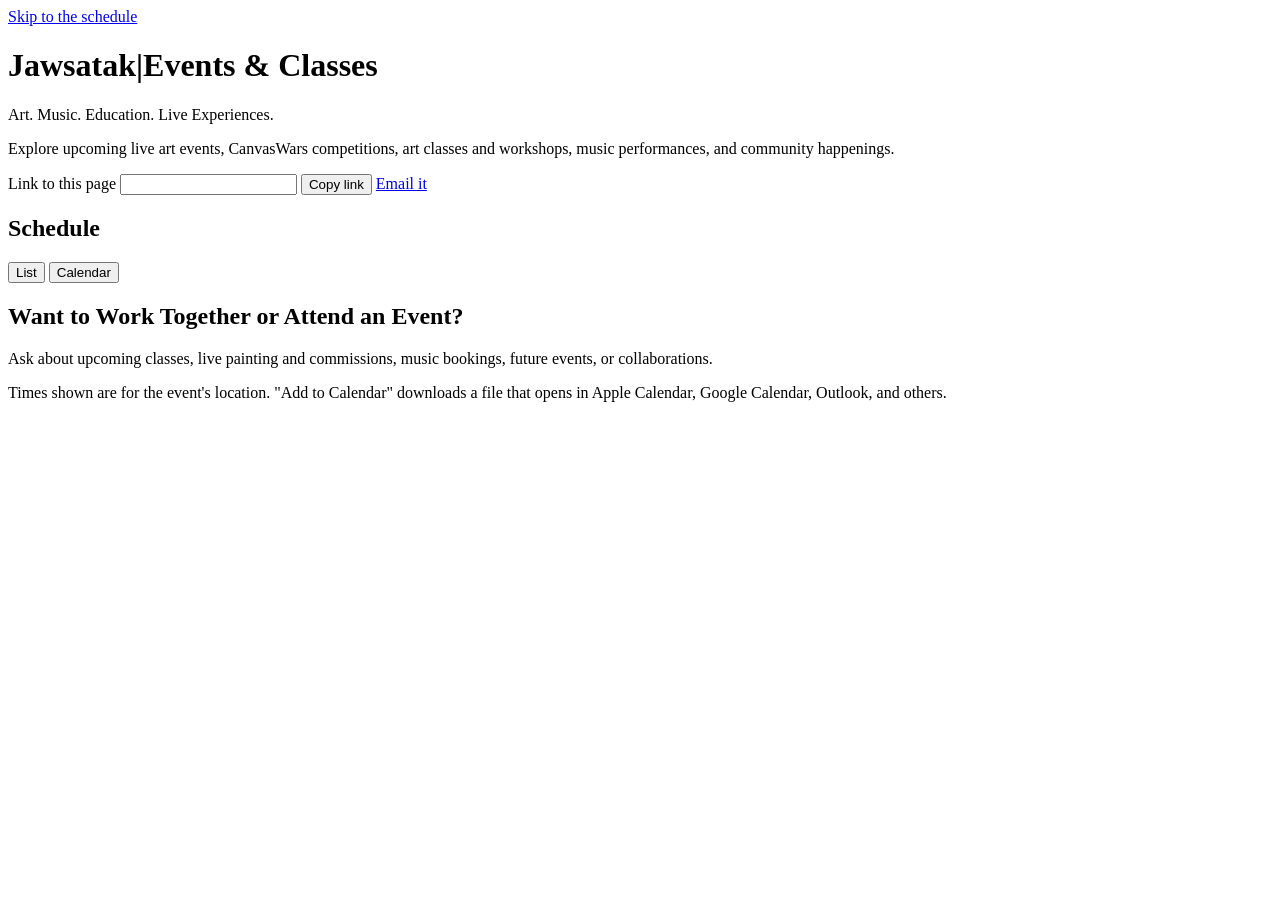
==== index.html @ a25a4af0 "Add files via upload" ====
<!doctype html>
<html lang="en">
<head>
  <meta charset="utf-8">
  <meta name="viewport" content="width=device-width, initial-scale=1">
  <title>Jawsatak | Events &amp; Classes</title>
  <meta name="description" content="Upcoming live art events, CanvasWars competitions, art classes and workshops, and JawsAtak47 music shows. Art. Music. Education. Live Experiences.">
  <meta name="robots" content="index, follow">
  <meta name="theme-color" content="#0e0e10">

  <!-- Social sharing (text messages, Facebook, LinkedIn, etc.) -->
  <meta property="og:type" content="website">
  <meta property="og:title" content="Jawsatak | Events &amp; Classes">
  <meta property="og:description" content="Upcoming live art, CanvasWars competitions, classes, and music. Art. Music. Education. Live Experiences.">
  <meta name="twitter:card" content="summary">
  <meta name="twitter:title" content="Jawsatak | Events &amp; Classes">
  <meta name="twitter:description" content="Upcoming live art, CanvasWars competitions, classes, and music.">
  <!-- TO GET A BIG PREVIEW IMAGE WHEN SHARED: upload a 1200x630 image to assets/ and uncomment the next
       line, replacing the address with your real one (it must be the full https:// address).
       Also change twitter:card above to "summary_large_image".
  <meta property="og:image" content="https://YOUR-DOMAIN/assets/share-image.jpg">
  -->

  <!-- Favicon placeholder (a simple "J"). To use your own: save a PNG as assets/favicon.png
       and replace this line with:  <link rel="icon" href="assets/favicon.png">  -->
  <link rel="icon" href="data:image/svg+xml,%3Csvg xmlns='http://www.w3.org/2000/svg' viewBox='0 0 64 64'%3E%3Crect width='64' height='64' fill='%230e0e10'/%3E%3Ctext x='32' y='49' font-size='46' font-weight='900' text-anchor='middle' fill='%23c6ff3d' font-family='Impact,Arial Black,sans-serif'%3EJ%3C/text%3E%3C/svg%3E">

  <link rel="stylesheet" href="styles.css">
</head>
<body>
  <a class="skip" href="#schedule">Skip to the schedule</a>

  <div id="previewBanner" class="banner banner--preview" role="status" hidden>
    Previewing your unpublished draft from the editor. Visitors do not see this version.
  </div>

  <header class="hero">
    <div class="hazard" aria-hidden="true"></div>
    <div class="wrap">
      <h1 class="wordmark">
        <span class="wm-name">Jawsatak</span><span class="wm-pipe" aria-hidden="true">|</span><span class="wm-sub">Events &amp; Classes</span>
      </h1>
      <p class="tagline" id="tagline">Art. Music. Education. Live Experiences.</p>
      <p class="intro" id="intro">Explore upcoming live art events, CanvasWars competitions, art classes and workshops, music performances, and community happenings.</p>

      <ul class="social" id="socialLinks" aria-label="Links" hidden></ul>

      <div class="share" role="group" aria-label="Share this page">
        <label for="pageUrl" class="sr-only">Link to this page</label>
        <input id="pageUrl" class="share__url" type="text" readonly value="" spellcheck="false">
        <button type="button" id="copyLink" class="btn btn--outline btn--sm">Copy link</button>
        <button type="button" id="shareBtn" class="btn btn--outline btn--sm" hidden>Share</button>
        <a id="emailShare" class="btn btn--outline btn--sm" href="mailto:">Email it</a>
        <span id="shareMsg" class="share__msg" role="status" aria-live="polite"></span>
      </div>
    </div>
  </header>

  <main id="main">
    <div class="wrap">

      <div id="sampleBanner" class="banner banner--sample" role="note" hidden>
        <strong>Sample data.</strong> The events below are examples that show how the page works.
        Replace them in <code>events.js</code> and this notice disappears.
      </div>

      <section id="featured" class="featured" aria-labelledby="featuredLabel" hidden></section>

      <section id="schedule" class="schedule" aria-labelledby="scheduleHeading">
        <h2 id="scheduleHeading" class="section-h">Schedule</h2>

        <div class="controls" id="controls">
          <div class="chips" id="chips" role="group" aria-label="Filter by category"></div>
          <div class="viewtoggle" role="group" aria-label="Choose a view">
            <button type="button" class="vbtn" data-view="list" aria-pressed="true">List</button>
            <button type="button" class="vbtn" data-view="calendar" aria-pressed="false">Calendar</button>
          </div>
        </div>

        <p id="resultsStatus" class="sr-only" role="status" aria-live="polite"></p>

        <noscript>
          <p class="empty">This schedule needs JavaScript to display. Please enable it, or contact us for the current dates.</p>
        </noscript>

        <div id="listView">
          <div id="upcomingList"></div>
          <section id="pastSection" class="past" aria-label="Past events" hidden>
            <button type="button" id="togglePast" class="btn btn--outline" aria-expanded="false" aria-controls="pastList"></button>
            <div id="pastList" hidden></div>
          </section>
        </div>

        <div id="calView" hidden></div>
      </section>

      <section id="contact" class="contact" aria-labelledby="contactHeading">
        <h2 id="contactHeading" class="contact__h">Want to Work Together or Attend an Event?</h2>
        <p class="contact__lead">Ask about upcoming classes, live painting and commissions, music bookings, future events, or collaborations.</p>
        <div id="contactBody"></div>
      </section>

    </div>
  </main>

  <footer class="foot">
    <div class="wrap">
      <p id="tzNote"></p>
      <p>Times shown are for the event's location. "Add to Calendar" downloads a file that opens in Apple Calendar, Google Calendar, Outlook, and others.</p>
      <p id="copyright"></p>
    </div>
  </footer>

  <script src="config.js"></script>
  <script src="events.js"></script>
  <script src="app.js"></script>
</body>
</html>
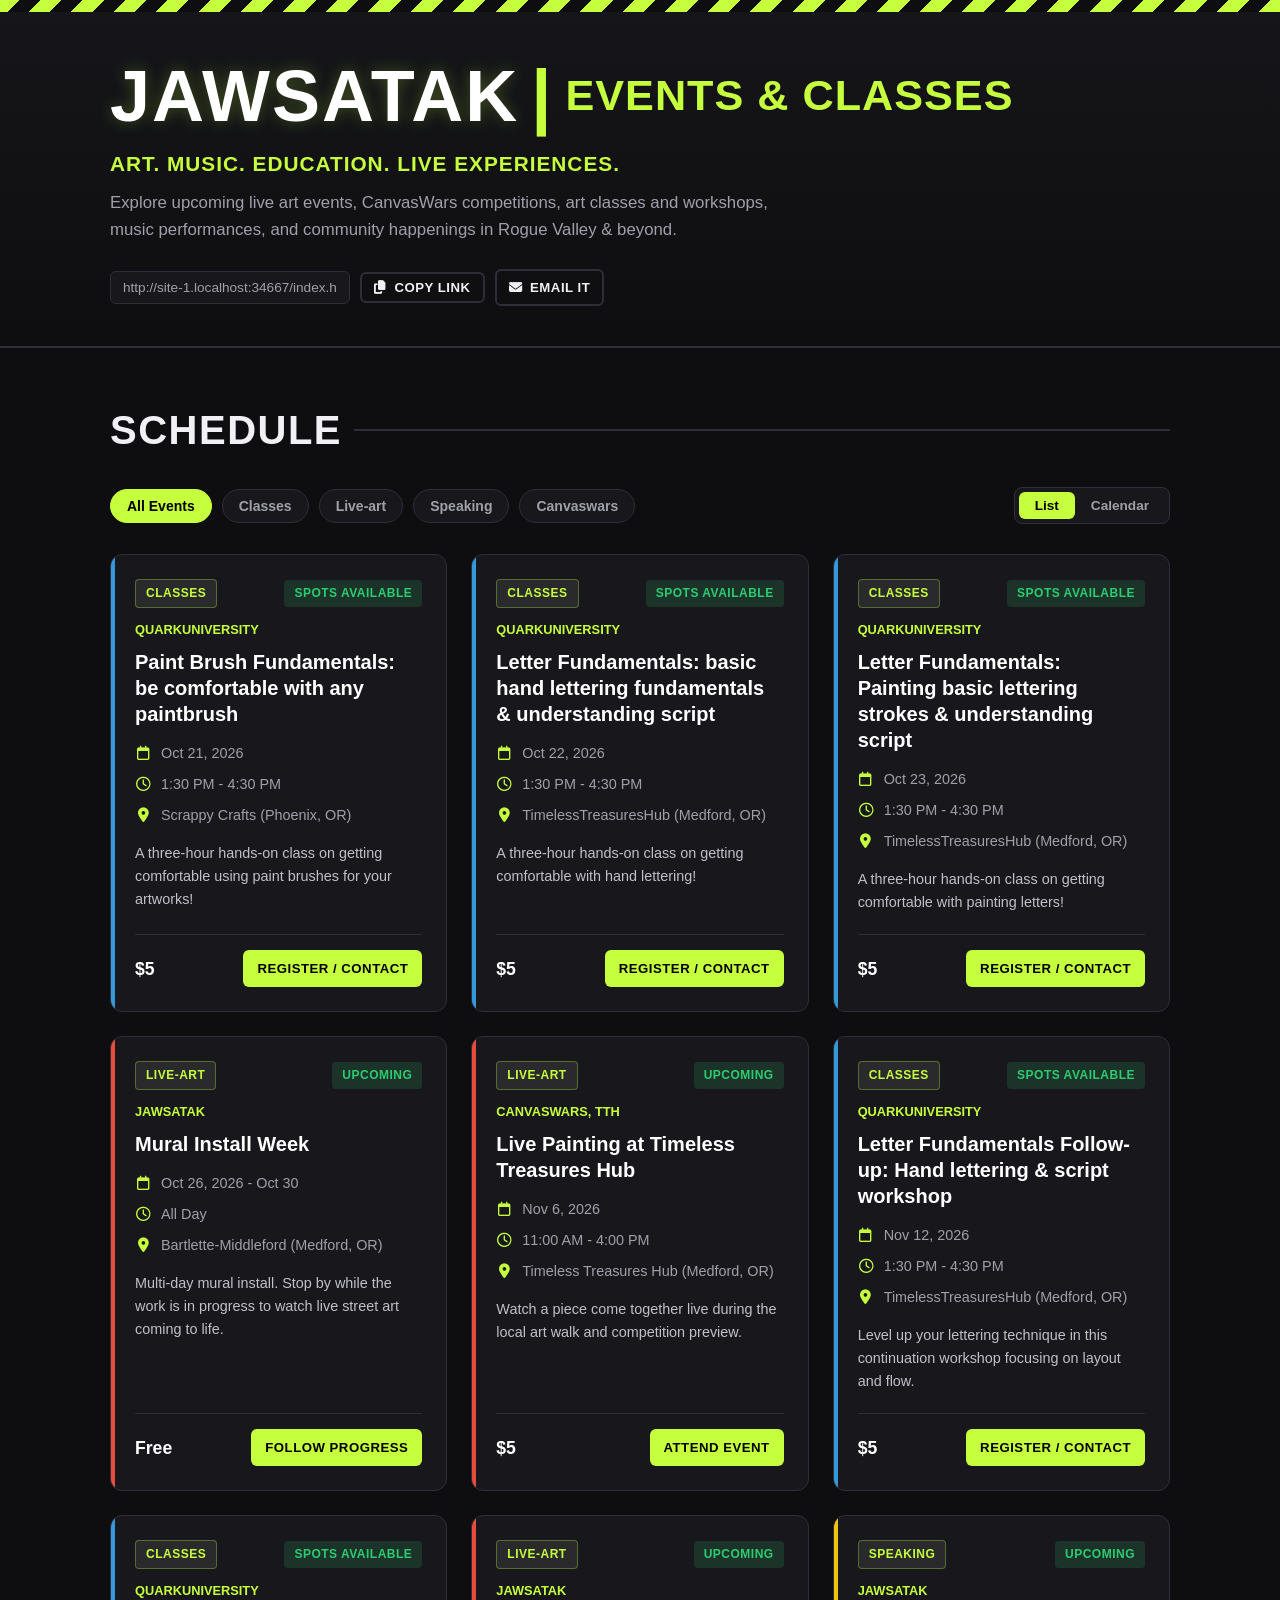
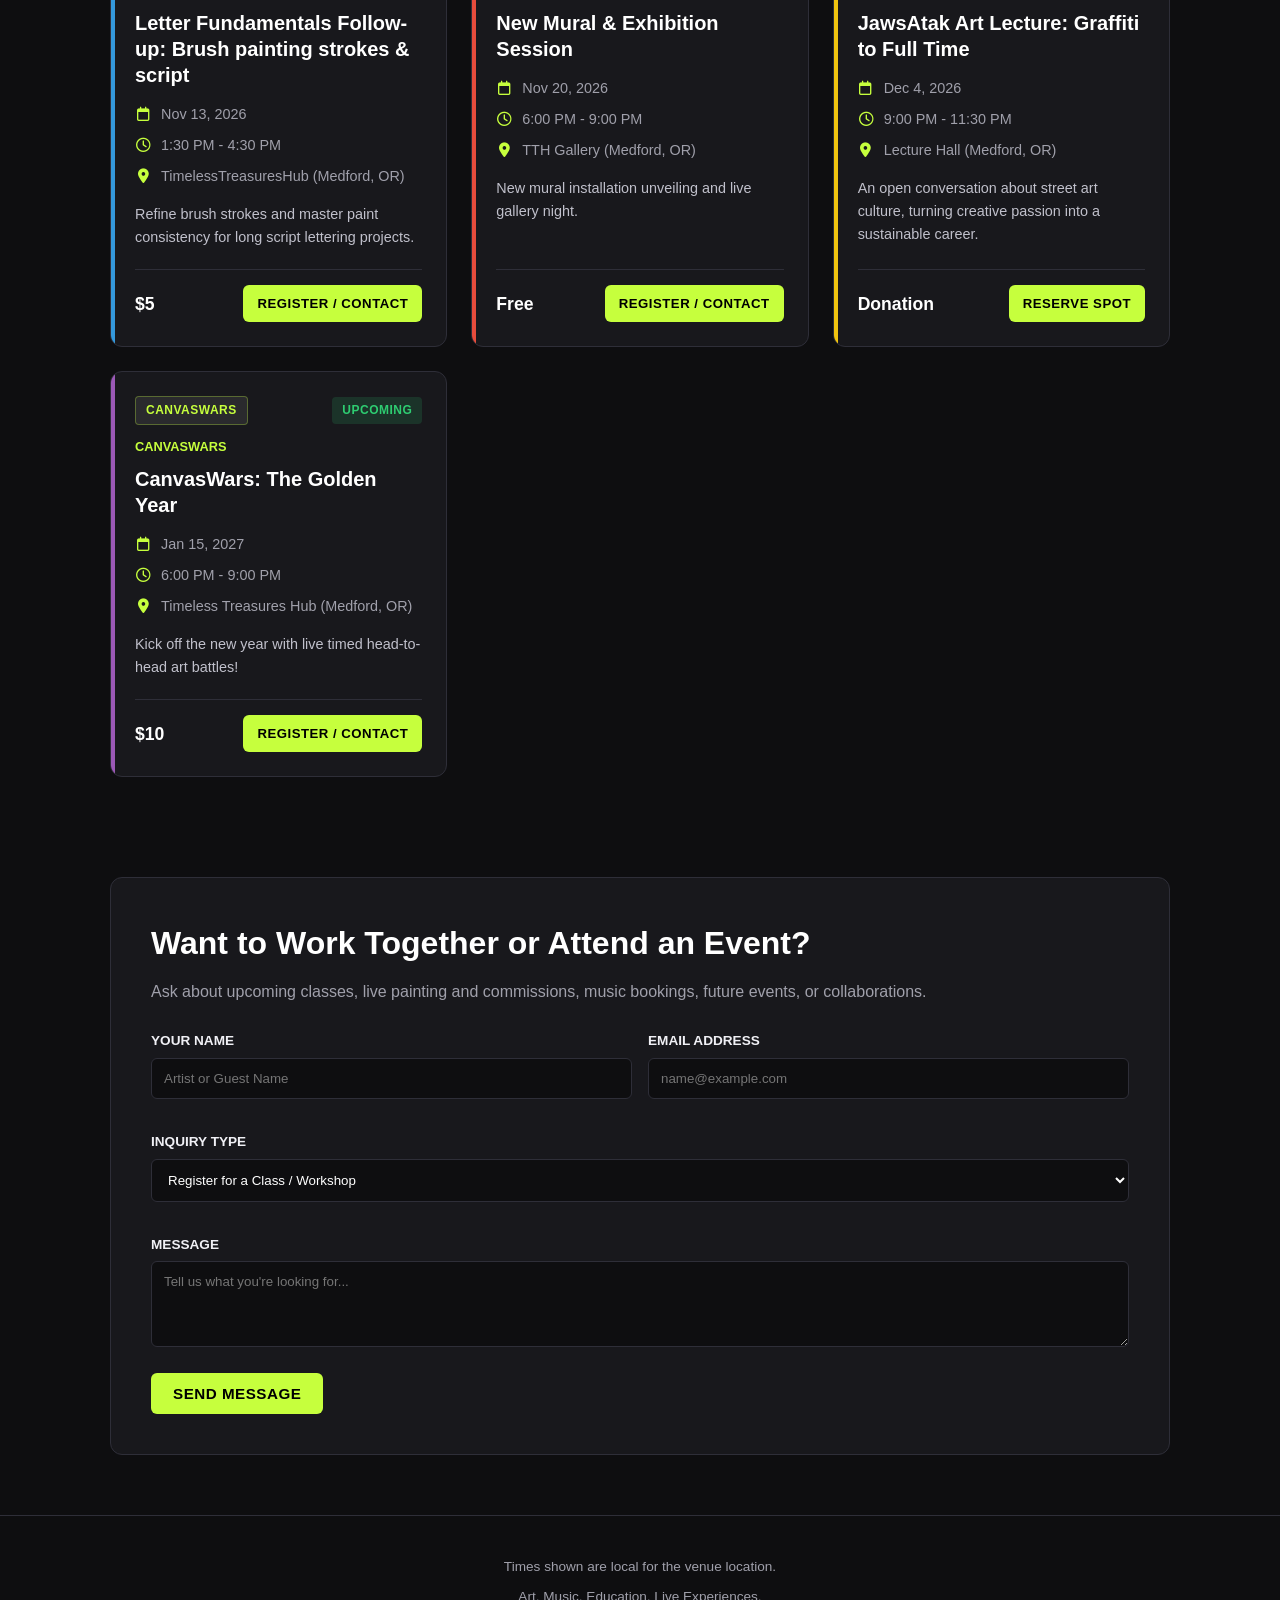
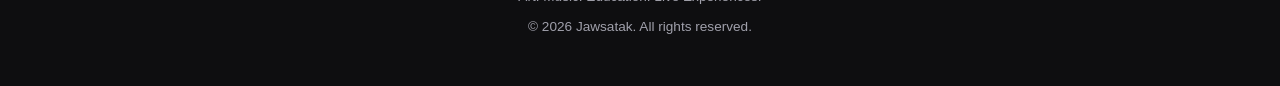
==== commit 7aa8183b: "Rename jawsatak_events_classes.html to index.html" ====
--- a/index.html
+++ b/index.html
@@ -2,38 +2,572 @@
 <html lang="en">
 <head>
   <meta charset="utf-8">
-  <meta name="viewport" content="width=device-width, initial-scale=1">
+  <meta name="viewport" content="width=device-width, initial-scale=1.0">
   <title>Jawsatak | Events &amp; Classes</title>
-  <meta name="description" content="Upcoming live art events, CanvasWars competitions, art classes and workshops, and JawsAtak47 music shows. Art. Music. Education. Live Experiences.">
+  <meta name="description" content="Upcoming live art events, CanvasWars competitions, art classes and workshops, and JawsAtak music shows. Art. Music. Education. Live Experiences.">
   <meta name="robots" content="index, follow">
   <meta name="theme-color" content="#0e0e10">
 
-  <!-- Social sharing (text messages, Facebook, LinkedIn, etc.) -->
+  <!-- Open Graph / Social Sharing -->
   <meta property="og:type" content="website">
   <meta property="og:title" content="Jawsatak | Events &amp; Classes">
   <meta property="og:description" content="Upcoming live art, CanvasWars competitions, classes, and music. Art. Music. Education. Live Experiences.">
   <meta name="twitter:card" content="summary">
   <meta name="twitter:title" content="Jawsatak | Events &amp; Classes">
   <meta name="twitter:description" content="Upcoming live art, CanvasWars competitions, classes, and music.">
-  <!-- TO GET A BIG PREVIEW IMAGE WHEN SHARED: upload a 1200x630 image to assets/ and uncomment the next
-       line, replacing the address with your real one (it must be the full https:// address).
-       Also change twitter:card above to "summary_large_image".
-  <meta property="og:image" content="https://YOUR-DOMAIN/assets/share-image.jpg">
-  -->
-
-  <!-- Favicon placeholder (a simple "J"). To use your own: save a PNG as assets/favicon.png
-       and replace this line with:  <link rel="icon" href="assets/favicon.png">  -->
+
+  <!-- Favicon SVG -->
   <link rel="icon" href="data:image/svg+xml,%3Csvg xmlns='http://www.w3.org/2000/svg' viewBox='0 0 64 64'%3E%3Crect width='64' height='64' fill='%230e0e10'/%3E%3Ctext x='32' y='49' font-size='46' font-weight='900' text-anchor='middle' fill='%23c6ff3d' font-family='Impact,Arial Black,sans-serif'%3EJ%3C/text%3E%3C/svg%3E">
 
-  <link rel="stylesheet" href="styles.css">
+  <!-- Font Awesome Icons -->
+  <link rel="stylesheet" href="https://cdnjs.cloudflare.com/ajax/libs/font-awesome/6.4.0/css/all.min.css">
+
+  <style>
+    :root {
+      --bg-dark: #0e0e10;
+      --bg-card: #18181c;
+      --bg-card-hover: #222228;
+      --accent-neon: #c6ff3d;
+      --accent-neon-glow: rgba(198, 255, 61, 0.25);
+      --text-main: #f0f0f5;
+      --text-muted: #a0a0ab;
+      --border-color: #2e2e38;
+      --hazard-yellow: #f39c12;
+      --font-heading: 'Impact', 'Arial Black', sans-serif;
+      --font-body: -apple-system, BlinkMacSystemFont, "Segoe UI", Roboto, Helvetica, Arial, sans-serif;
+    }
+
+    * {
+      box-sizing: border-box;
+      margin: 0;
+      padding: 0;
+    }
+
+    body {
+      background-color: var(--bg-dark);
+      color: var(--text-main);
+      font-family: var(--font-body);
+      line-height: 1.6;
+      min-height: 100vh;
+    }
+
+    /* Accessibility Skip Link */
+    .skip {
+      position: absolute;
+      top: -100px;
+      left: 10px;
+      background: var(--accent-neon);
+      color: #000;
+      padding: 8px 16px;
+      font-weight: bold;
+      z-index: 9999;
+      text-decoration: none;
+      border-radius: 4px;
+      transition: top 0.2s;
+    }
+    .skip:focus {
+      top: 10px;
+    }
+
+    .wrap {
+      max-width: 1100px;
+      margin: 0 auto;
+      padding: 0 20px;
+    }
+
+    .hero {
+      position: relative;
+      padding: 60px 0 40px;
+      background: linear-gradient(180deg, #16161a 0%, #0e0e10 100%);
+      border-bottom: 2px solid var(--border-color);
+      overflow: hidden;
+    }
+
+    .hazard {
+      height: 12px;
+      width: 100%;
+      background: repeating-linear-gradient(
+        -45deg,
+        var(--accent-neon),
+        var(--accent-neon) 15px,
+        #0e0e10 15px,
+        #0e0e10 30px
+      );
+      position: absolute;
+      top: 0;
+      left: 0;
+    }
+
+    .wordmark {
+      font-family: var(--font-heading);
+      font-size: clamp(2.5rem, 6vw, 4.5rem);
+      letter-spacing: 2px;
+      text-transform: uppercase;
+      line-height: 1;
+      margin-bottom: 15px;
+      display: flex;
+      align-items: center;
+      flex-wrap: wrap;
+      gap: 12px;
+    }
+
+    .wm-name {
+      color: #fff;
+      text-shadow: 0 0 15px var(--accent-neon-glow);
+    }
+
+    .wm-pipe {
+      color: var(--accent-neon);
+    }
+
+    .wm-sub {
+      color: var(--accent-neon);
+      font-size: 0.6em;
+      letter-spacing: 1px;
+    }
+
+    .tagline {
+      font-size: 1.3rem;
+      font-weight: 700;
+      color: var(--accent-neon);
+      margin-bottom: 10px;
+      text-transform: uppercase;
+      letter-spacing: 1px;
+    }
+
+    .intro {
+      max-width: 700px;
+      color: var(--text-muted);
+      font-size: 1.05rem;
+      margin-bottom: 25px;
+    }
+
+    /* Share Bar */
+    .share {
+      display: flex;
+      flex-wrap: wrap;
+      align-items: center;
+      gap: 10px;
+      margin-top: 20px;
+    }
+
+    .share__url {
+      background: var(--bg-card);
+      border: 1px solid var(--border-color);
+      color: var(--text-muted);
+      padding: 8px 12px;
+      border-radius: 6px;
+      font-size: 0.85rem;
+      width: 240px;
+      outline: none;
+    }
+
+    .share__msg {
+      font-size: 0.85rem;
+      color: var(--accent-neon);
+      font-weight: bold;
+    }
+
+    /* Buttons */
+    .btn {
+      display: inline-flex;
+      align-items: center;
+      justify-content: center;
+      gap: 8px;
+      padding: 10px 20px;
+      border-radius: 6px;
+      font-weight: 700;
+      text-decoration: none;
+      cursor: pointer;
+      transition: all 0.2s ease;
+      border: 2px solid transparent;
+      font-size: 0.95rem;
+      text-transform: uppercase;
+      letter-spacing: 0.5px;
+    }
+
+    .btn--primary {
+      background: var(--accent-neon);
+      color: #000;
+    }
+    .btn--primary:hover {
+      background: #b2f520;
+      box-shadow: 0 0 15px var(--accent-neon-glow);
+      transform: translateY(-2px);
+    }
+
+    .btn--outline {
+      background: transparent;
+      border-color: var(--border-color);
+      color: var(--text-main);
+    }
+    .btn--outline:hover {
+      border-color: var(--accent-neon);
+      color: var(--accent-neon);
+    }
+
+    .btn--sm {
+      padding: 6px 12px;
+      font-size: 0.825rem;
+    }
+
+    .schedule {
+      padding: 50px 0;
+    }
+
+    .section-h {
+      font-family: var(--font-heading);
+      font-size: 2.5rem;
+      letter-spacing: 1.5px;
+      text-transform: uppercase;
+      margin-bottom: 25px;
+      display: flex;
+      align-items: center;
+      gap: 12px;
+    }
+    .section-h::after {
+      content: '';
+      flex: 1;
+      height: 2px;
+      background: var(--border-color);
+    }
+
+    .controls {
+      display: flex;
+      flex-wrap: wrap;
+      justify-content: space-between;
+      align-items: center;
+      gap: 20px;
+      margin-bottom: 30px;
+    }
+
+    .chips {
+      display: flex;
+      flex-wrap: wrap;
+      gap: 10px;
+    }
+
+    .chip {
+      background: var(--bg-card);
+      border: 1px solid var(--border-color);
+      color: var(--text-muted);
+      padding: 8px 16px;
+      border-radius: 20px;
+      font-size: 0.875rem;
+      font-weight: 600;
+      cursor: pointer;
+      transition: all 0.2s;
+    }
+    .chip:hover, .chip.active {
+      background: var(--accent-neon);
+      color: #000;
+      border-color: var(--accent-neon);
+    }
+
+    .viewtoggle {
+      display: flex;
+      background: var(--bg-card);
+      border: 1px solid var(--border-color);
+      border-radius: 8px;
+      padding: 4px;
+    }
+
+    .vbtn {
+      background: transparent;
+      border: none;
+      color: var(--text-muted);
+      padding: 6px 16px;
+      border-radius: 6px;
+      font-weight: 700;
+      cursor: pointer;
+      font-size: 0.85rem;
+      transition: all 0.2s;
+    }
+    .vbtn[aria-pressed="true"] {
+      background: var(--accent-neon);
+      color: #000;
+    }
+
+    .event-grid {
+      display: grid;
+      grid-template-columns: repeat(auto-fill, minmax(320px, 1fr));
+      gap: 24px;
+    }
+
+    .event-card {
+      background: var(--bg-card);
+      border: 1px solid var(--border-color);
+      border-radius: 12px;
+      padding: 24px;
+      display: flex;
+      flex-direction: column;
+      justify-content: space-between;
+      transition: transform 0.2s, border-color 0.2s, box-shadow 0.2s;
+      position: relative;
+      overflow: hidden;
+    }
+    .event-card:hover {
+      transform: translateY(-4px);
+      border-color: rgba(198, 255, 61, 0.4);
+      box-shadow: 0 8px 25px rgba(0,0,0,0.5);
+    }
+
+    .event-card::before {
+      content: '';
+      position: absolute;
+      top: 0;
+      left: 0;
+      width: 4px;
+      height: 100%;
+      background: var(--border-color);
+    }
+    .event-card[data-category*="classes"]::before { background: #3498db; }
+    .event-card[data-category*="live-art"]::before { background: #e74c3c; }
+    .event-card[data-category*="canvaswars"]::before { background: #9b59b6; }
+    .event-card[data-category*="speaking"]::before { background: #f1c40f; }
+
+    .card-meta {
+      display: flex;
+      justify-content: space-between;
+      align-items: center;
+      margin-bottom: 12px;
+    }
+
+    .badge {
+      font-size: 0.75rem;
+      font-weight: 800;
+      text-transform: uppercase;
+      padding: 4px 10px;
+      border-radius: 4px;
+      letter-spacing: 0.5px;
+    }
+    .badge--cat {
+      background: rgba(255, 255, 255, 0.08);
+      color: var(--accent-neon);
+      border: 1px solid rgba(198, 255, 61, 0.3);
+    }
+    .badge--status {
+      background: rgba(46, 204, 113, 0.15);
+      color: #2ecc71;
+    }
+
+    .card-title {
+      font-size: 1.25rem;
+      font-weight: 800;
+      line-height: 1.3;
+      margin-bottom: 12px;
+      color: #fff;
+    }
+
+    .card-brand {
+      font-size: 0.8rem;
+      color: var(--accent-neon);
+      font-weight: 700;
+      text-transform: uppercase;
+      margin-bottom: 8px;
+    }
+
+    .info-list {
+      list-style: none;
+      margin: 15px 0;
+      font-size: 0.9rem;
+      color: var(--text-muted);
+    }
+
+    .info-list li {
+      display: flex;
+      align-items: center;
+      gap: 10px;
+      margin-bottom: 8px;
+    }
+
+    .info-list i {
+      color: var(--accent-neon);
+      width: 16px;
+      text-align: center;
+    }
+
+    .card-desc {
+      font-size: 0.9rem;
+      color: #c0c0cb;
+      margin-bottom: 20px;
+      flex-grow: 1;
+    }
+
+    .card-footer {
+      display: flex;
+      justify-content: space-between;
+      align-items: center;
+      padding-top: 15px;
+      border-top: 1px solid var(--border-color);
+      margin-top: auto;
+    }
+
+    .card-price {
+      font-size: 1.1rem;
+      font-weight: 800;
+      color: #fff;
+    }
+
+    .calendar-container {
+      background: var(--bg-card);
+      border: 1px solid var(--border-color);
+      border-radius: 12px;
+      padding: 20px;
+      overflow-x: auto;
+    }
+
+    .cal-header {
+      display: flex;
+      justify-content: space-between;
+      align-items: center;
+      margin-bottom: 20px;
+    }
+
+    .cal-grid {
+      display: grid;
+      grid-template-columns: repeat(7, 1fr);
+      gap: 8px;
+      min-width: 600px;
+    }
+
+    .cal-day-label {
+      text-align: center;
+      font-weight: bold;
+      color: var(--accent-neon);
+      padding: 8px 0;
+      font-size: 0.85rem;
+      text-transform: uppercase;
+    }
+
+    .cal-cell {
+      background: #101014;
+      border: 1px solid var(--border-color);
+      border-radius: 6px;
+      min-height: 90px;
+      padding: 8px;
+      display: flex;
+      flex-direction: column;
+      gap: 4px;
+    }
+
+    .cal-date {
+      font-size: 0.8rem;
+      color: var(--text-muted);
+      font-weight: 700;
+    }
+
+    .cal-item {
+      background: var(--accent-neon);
+      color: #000;
+      font-size: 0.725rem;
+      font-weight: 800;
+      padding: 3px 6px;
+      border-radius: 3px;
+      text-decoration: none;
+      white-space: nowrap;
+      overflow: hidden;
+      text-overflow: ellipsis;
+      cursor: pointer;
+    }
+
+    /* Contact Section */
+    .contact {
+      background: var(--bg-card);
+      border: 1px solid var(--border-color);
+      border-radius: 12px;
+      padding: 40px;
+      margin-top: 50px;
+    }
+
+    .contact__h {
+      font-family: var(--font-heading);
+      font-size: 2rem;
+      margin-bottom: 10px;
+      color: #fff;
+    }
+
+    .contact__lead {
+      color: var(--text-muted);
+      margin-bottom: 25px;
+    }
+
+    .form-grid {
+      display: grid;
+      grid-template-columns: 1fr 1fr;
+      gap: 16px;
+    }
+
+    .form-group {
+      display: flex;
+      flex-direction: column;
+      gap: 6px;
+      margin-bottom: 16px;
+    }
+
+    .form-group.full {
+      grid-column: 1 / -1;
+    }
+
+    label {
+      font-size: 0.85rem;
+      font-weight: 700;
+      color: var(--text-main);
+      text-transform: uppercase;
+    }
+
+    input, textarea, select {
+      background: #0e0e10;
+      border: 1px solid var(--border-color);
+      color: #fff;
+      padding: 12px;
+      border-radius: 6px;
+      font-family: inherit;
+      outline: none;
+    }
+
+    input:focus, textarea:focus, select:focus {
+      border-color: var(--accent-neon);
+    }
+
+    .foot {
+      padding: 40px 0;
+      text-align: center;
+      color: var(--text-muted);
+      font-size: 0.85rem;
+      border-top: 1px solid var(--border-color);
+      margin-top: 60px;
+    }
+
+    .foot p {
+      margin-bottom: 8px;
+    }
+
+    .empty-state {
+      text-align: center;
+      padding: 60px 0;
+      color: var(--text-muted);
+      font-size: 1.1rem;
+    }
+
+    @media (max-width: 768px) {
+      .form-grid {
+        grid-template-columns: 1fr;
+      }
+      .controls {
+        flex-direction: column;
+        align-items: stretch;
+      }
+      .viewtoggle {
+        justify-content: center;
+      }
+    }
+  </style>
 </head>
 <body>
   <a class="skip" href="#schedule">Skip to the schedule</a>
 
-  <div id="previewBanner" class="banner banner--preview" role="status" hidden>
-    Previewing your unpublished draft from the editor. Visitors do not see this version.
-  </div>
-
+  <!-- Header / Hero Section -->
   <header class="hero">
     <div class="hazard" aria-hidden="true"></div>
     <div class="wrap">
@@ -41,78 +575,505 @@
         <span class="wm-name">Jawsatak</span><span class="wm-pipe" aria-hidden="true">|</span><span class="wm-sub">Events &amp; Classes</span>
       </h1>
       <p class="tagline" id="tagline">Art. Music. Education. Live Experiences.</p>
-      <p class="intro" id="intro">Explore upcoming live art events, CanvasWars competitions, art classes and workshops, music performances, and community happenings.</p>
-
-      <ul class="social" id="socialLinks" aria-label="Links" hidden></ul>
+      <p class="intro" id="intro">Explore upcoming live art events, CanvasWars competitions, art classes and workshops, music performances, and community happenings in Rogue Valley &amp; beyond.</p>
 
       <div class="share" role="group" aria-label="Share this page">
-        <label for="pageUrl" class="sr-only">Link to this page</label>
         <input id="pageUrl" class="share__url" type="text" readonly value="" spellcheck="false">
-        <button type="button" id="copyLink" class="btn btn--outline btn--sm">Copy link</button>
-        <button type="button" id="shareBtn" class="btn btn--outline btn--sm" hidden>Share</button>
-        <a id="emailShare" class="btn btn--outline btn--sm" href="mailto:">Email it</a>
+        <button type="button" id="copyLink" class="btn btn--outline btn--sm">
+          <i class="fa-solid fa-copy"></i> Copy link
+        </button>
+        <a id="emailShare" class="btn btn--outline btn--sm" href="mailto:">
+          <i class="fa-solid fa-envelope"></i> Email it
+        </a>
         <span id="shareMsg" class="share__msg" role="status" aria-live="polite"></span>
       </div>
     </div>
   </header>
 
+  <!-- Main Body Content -->
   <main id="main">
     <div class="wrap">
 
-      <div id="sampleBanner" class="banner banner--sample" role="note" hidden>
-        <strong>Sample data.</strong> The events below are examples that show how the page works.
-        Replace them in <code>events.js</code> and this notice disappears.
-      </div>
-
-      <section id="featured" class="featured" aria-labelledby="featuredLabel" hidden></section>
-
+      <!-- Schedule Section -->
       <section id="schedule" class="schedule" aria-labelledby="scheduleHeading">
         <h2 id="scheduleHeading" class="section-h">Schedule</h2>
 
         <div class="controls" id="controls">
-          <div class="chips" id="chips" role="group" aria-label="Filter by category"></div>
+          <div class="chips" id="chips" role="group" aria-label="Filter by category">
+            <!-- Populated by JS -->
+          </div>
           <div class="viewtoggle" role="group" aria-label="Choose a view">
-            <button type="button" class="vbtn" data-view="list" aria-pressed="true">List</button>
-            <button type="button" class="vbtn" data-view="calendar" aria-pressed="false">Calendar</button>
+            <button type="button" class="vbtn" id="btnListView" data-view="list" aria-pressed="true">List</button>
+            <button type="button" class="vbtn" id="btnCalView" data-view="calendar" aria-pressed="false">Calendar</button>
           </div>
         </div>
 
         <p id="resultsStatus" class="sr-only" role="status" aria-live="polite"></p>
 
-        <noscript>
-          <p class="empty">This schedule needs JavaScript to display. Please enable it, or contact us for the current dates.</p>
-        </noscript>
-
+        <!-- List View Container -->
         <div id="listView">
-          <div id="upcomingList"></div>
-          <section id="pastSection" class="past" aria-label="Past events" hidden>
-            <button type="button" id="togglePast" class="btn btn--outline" aria-expanded="false" aria-controls="pastList"></button>
-            <div id="pastList" hidden></div>
-          </section>
+          <div id="upcomingList" class="event-grid"></div>
         </div>
 
-        <div id="calView" hidden></div>
+        <!-- Calendar View Container -->
+        <div id="calView" hidden>
+          <div class="calendar-container">
+            <div class="cal-header">
+              <h3 id="calMonthTitle" style="color: #fff; font-family: var(--font-heading); font-size: 1.5rem;">October 2026</h3>
+            </div>
+            <div class="cal-grid" id="calGrid">
+              <!-- Rendered via JS -->
+            </div>
+          </div>
+        </div>
       </section>
 
+      <!-- Contact Section -->
       <section id="contact" class="contact" aria-labelledby="contactHeading">
         <h2 id="contactHeading" class="contact__h">Want to Work Together or Attend an Event?</h2>
         <p class="contact__lead">Ask about upcoming classes, live painting and commissions, music bookings, future events, or collaborations.</p>
-        <div id="contactBody"></div>
+        
+        <form id="contactForm" onsubmit="handleFormSubmit(event)">
+          <div class="form-grid">
+            <div class="form-group">
+              <label for="name">Your Name</label>
+              <input type="text" id="name" required placeholder="Artist or Guest Name">
+            </div>
+            <div class="form-group">
+              <label for="email">Email Address</label>
+              <input type="email" id="email" required placeholder="name@example.com">
+            </div>
+            <div class="form-group full">
+              <label for="interest">Inquiry Type</label>
+              <select id="interest">
+                <option value="classes">Register for a Class / Workshop</option>
+                <option value="canvaswars">CanvasWars Competition Info</option>
+                <option value="booking">Live Painting / Booking</option>
+                <option value="other">General Question</option>
+              </select>
+            </div>
+            <div class="form-group full">
+              <label for="message">Message</label>
+              <textarea id="message" rows="4" required placeholder="Tell us what you're looking for..."></textarea>
+            </div>
+          </div>
+          <button type="submit" class="btn btn--primary" style="margin-top: 10px;">Send Message</button>
+          <span id="contactStatus" style="margin-left: 15px; color: var(--accent-neon); font-weight: bold;"></span>
+        </form>
       </section>
 
     </div>
   </main>
 
+  <!-- Footer -->
   <footer class="foot">
     <div class="wrap">
-      <p id="tzNote"></p>
-      <p>Times shown are for the event's location. "Add to Calendar" downloads a file that opens in Apple Calendar, Google Calendar, Outlook, and others.</p>
-      <p id="copyright"></p>
+      <p id="tzNote">Times shown are local for the venue location.</p>
+      <p>Art. Music. Education. Live Experiences.</p>
+      <p id="copyright">&copy; <span id="year"></span> Jawsatak. All rights reserved.</p>
     </div>
   </footer>
 
-  <script src="config.js"></script>
-  <script src="events.js"></script>
-  <script src="app.js"></script>
+  <script>
+    // Full Data Set integrated directly
+    const rawEvents = [
+      {
+        "id": "paiantbrush-fundamentals",
+        "title": "Paint Brush Fundamentals: be comfortable with any paintbrush",
+        "category": "classes",
+        "brand": "QuarkUniversity",
+        "date": "2026-10-21",
+        "startTime": "1:30 PM",
+        "endTime": "4:30 PM",
+        "venue": "Scrappy Crafts",
+        "address": "Phoenix, Oregon",
+        "city": "Phoenix, OR",
+        "description": "A three-hour hands-on class on getting comfortable using paint brushes for your artworks!",
+        "price": "$5",
+        "status": "spots available",
+        "buttonUrl": "#contact",
+        "featured": false,
+        "showOnWebsite": true,
+        "sample": true
+      },
+      {
+        "id": "lettering-fundamentals-Hc1",
+        "title": "Letter Fundamentals: basic hand lettering fundamentals & understanding script",
+        "category": "classes",
+        "brand": "QuarkUniversity",
+        "date": "2026-10-22",
+        "startTime": "1:30 PM",
+        "endTime": "4:30 PM",
+        "venue": "TimelessTreasuresHub",
+        "address": "4041 CraterLake Ave",
+        "city": "Medford, OR",
+        "description": "A three-hour hands-on class on getting comfortable with hand lettering!",
+        "price": "$5",
+        "status": "spots available",
+        "buttonUrl": "#contact",
+        "featured": false,
+        "showOnWebsite": true,
+        "sample": true
+      },
+      {
+        "id": "lettering-fundamentals-Pc1",
+        "title": "Letter Fundamentals: Painting basic lettering strokes & understanding script",
+        "category": "classes",
+        "brand": "QuarkUniversity",
+        "date": "2026-10-23",
+        "startTime": "1:30 PM",
+        "endTime": "4:30 PM",
+        "venue": "TimelessTreasuresHub",
+        "address": "4041 CraterLake Ave",
+        "city": "Medford, OR",
+        "description": "A three-hour hands-on class on getting comfortable with painting letters!",
+        "price": "$5",
+        "status": "spots available",
+        "buttonUrl": "#contact",
+        "featured": false,
+        "showOnWebsite": true,
+        "sample": true
+      },
+      {
+        "id": "mural install week",
+        "title": "Mural Install Week",
+        "category": "live-art",
+        "brand": "JawsAtak",
+        "date": "2026-10-26",
+        "endDate": "2026-10-30",
+        "startTime": "All Day",
+        "venue": "Bartlette-Middleford",
+        "city": "Medford, OR",
+        "description": "Multi-day mural install. Stop by while the work is in progress to watch live street art coming to life.",
+        "price": "Free",
+        "status": "upcoming",
+        "buttonText": "Follow Progress",
+        "buttonUrl": "#contact",
+        "showOnWebsite": true,
+        "sample": true
+      },
+      {
+        "id": "TTH WindowWars Christmas Edition",
+        "title": "Live Painting at Timeless Treasures Hub",
+        "category": "live-art",
+        "brand": "CanvasWars, TTH",
+        "date": "2026-11-06",
+        "startTime": "11:00 AM",
+        "endTime": "4:00 PM",
+        "venue": "Timeless Treasures Hub",
+        "address": "4041 CraterLake Ave",
+        "city": "Medford, OR",
+        "description": "Watch a piece come together live during the local art walk and competition preview.",
+        "price": "$5",
+        "status": "upcoming",
+        "buttonText": "Attend Event",
+        "buttonUrl": "#contact",
+        "showOnWebsite": true,
+        "sample": true
+      },
+      {
+        "id": "lettering-fundamentals-Hc2",
+        "title": "Letter Fundamentals Follow-up: Hand lettering & script workshop",
+        "category": "classes",
+        "brand": "QuarkUniversity",
+        "date": "2026-11-12",
+        "startTime": "1:30 PM",
+        "endTime": "4:30 PM",
+        "venue": "TimelessTreasuresHub",
+        "address": "4041 CraterLake Ave",
+        "city": "Medford, OR",
+        "description": "Level up your lettering technique in this continuation workshop focusing on layout and flow.",
+        "price": "$5",
+        "status": "spots available",
+        "buttonUrl": "#contact",
+        "showOnWebsite": true,
+        "sample": true
+      },
+      {
+        "id": "lettering-fundamentals-Pc2",
+        "title": "Letter Fundamentals Follow-up: Brush painting strokes & script",
+        "category": "classes",
+        "brand": "QuarkUniversity",
+        "date": "2026-11-13",
+        "startTime": "1:30 PM",
+        "endTime": "4:30 PM",
+        "venue": "TimelessTreasuresHub",
+        "address": "4041 CraterLake Ave",
+        "city": "Medford, OR",
+        "description": "Refine brush strokes and master paint consistency for long script lettering projects.",
+        "price": "$5",
+        "status": "spots available",
+        "buttonUrl": "#contact",
+        "showOnWebsite": true,
+        "sample": true
+      },
+      {
+        "id": "mural at tth",
+        "title": "New Mural & Exhibition Session",
+        "category": "live-art",
+        "brand": "JawsAtak",
+        "date": "2026-11-20",
+        "startTime": "6:00 PM",
+        "endTime": "9:00 PM",
+        "venue": "TTH Gallery",
+        "address": "4041 CraterLake Ave",
+        "city": "Medford, OR",
+        "description": "New mural installation unveiling and live gallery night.",
+        "price": "Free",
+        "status": "upcoming",
+        "buttonUrl": "#contact",
+        "showOnWebsite": true,
+        "sample": true
+      },
+      {
+        "id": "art-lecture",
+        "title": "JawsAtak Art Lecture: Graffiti to Full Time",
+        "category": "speaking",
+        "brand": "JawsAtak",
+        "date": "2026-12-04",
+        "startTime": "9:00 PM",
+        "endTime": "11:30 PM",
+        "venue": "Lecture Hall",
+        "address": "Southern Oregon University",
+        "city": "Medford, OR",
+        "description": "An open conversation about street art culture, turning creative passion into a sustainable career.",
+        "price": "Donation",
+        "status": "upcoming",
+        "buttonText": "Reserve Spot",
+        "buttonUrl": "#contact",
+        "showOnWebsite": true,
+        "sample": true
+      },
+      {
+        "id": "CW January",
+        "title": "CanvasWars: The Golden Year",
+        "category": "canvaswars",
+        "brand": "CanvasWars",
+        "date": "2027-01-15",
+        "startTime": "6:00 PM",
+        "endTime": "9:00 PM",
+        "venue": "Timeless Treasures Hub",
+        "city": "Medford, OR",
+        "description": "Kick off the new year with live timed head-to-head art battles!",
+        "price": "$10",
+        "status": "upcoming",
+        "buttonUrl": "#contact",
+        "showOnWebsite": true,
+        "sample": true
+      },
+      {
+        "id": "sample-hidden-event",
+        "title": "Sample Hidden Event (Not shown)",
+        "category": "community",
+        "date": "2026-12-12",
+        "description": "Hidden item test",
+        "showOnWebsite": false,
+        "sample": true
+      }
+    ];
+
+    // Filter down to valid display events
+    const events = rawEvents.filter(e => e.showOnWebsite !== false);
+
+    let currentCategory = 'all';
+    let currentView = 'list';
+
+    window.addEventListener('DOMContentLoaded', () => {
+      // Set current page URL into share input box
+      const urlInput = document.getElementById('pageUrl');
+      urlInput.value = window.location.href;
+
+      // Email link configuration
+      document.getElementById('emailShare').href = `mailto:?subject=Check out Jawsatak Events&body=Hey! Check out these upcoming events: ${encodeURIComponent(window.location.href)}`;
+      
+      // Set Copyright Year
+      document.getElementById('year').textContent = new Date().getFullYear();
+
+      // Render Categories
+      renderCategories();
+
+      // Initial Render
+      renderEvents();
+
+      // Bind View Switchers
+      document.getElementById('btnListView').addEventListener('click', () => switchView('list'));
+      document.getElementById('btnCalView').addEventListener('click', () => switchView('calendar'));
+
+      // Copy Link Functionality
+      document.getElementById('copyLink').addEventListener('click', () => {
+        urlInput.select();
+        document.execCommand('copy');
+        const msg = document.getElementById('shareMsg');
+        msg.textContent = 'Link copied!';
+        setTimeout(() => { msg.textContent = ''; }, 3000);
+      });
+    });
+
+    // Generate dynamic category chips
+    function renderCategories() {
+      const chipContainer = document.getElementById('chips');
+      const categories = ['all'];
+
+      events.forEach(e => {
+        if (e.category) {
+          // split multi categories if comma separated
+          const cats = e.category.split(',').map(c => c.trim().toLowerCase());
+          cats.forEach(c => {
+            if (!categories.includes(c)) categories.push(c);
+          });
+        }
+      });
+
+      chipContainer.innerHTML = categories.map(cat => {
+        const label = cat === 'all' ? 'All Events' : cat.charAt(0).toUpperCase() + cat.slice(1);
+        return `<button class="chip ${cat === 'all' ? 'active' : ''}" onclick="filterCategory('${cat}', this)">${label}</button>`;
+      }).join('');
+    }
+
+    function filterCategory(cat, btn) {
+      currentCategory = cat;
+      document.querySelectorAll('.chip').forEach(c => c.classList.remove('active'));
+      btn.classList.add('active');
+      renderEvents();
+    }
+
+    function switchView(view) {
+      currentView = view;
+      const btnList = document.getElementById('btnListView');
+      const btnCal = document.getElementById('btnCalView');
+      const listView = document.getElementById('listView');
+      const calView = document.getElementById('calView');
+
+      if (view === 'list') {
+        btnList.setAttribute('aria-pressed', 'true');
+        btnCal.setAttribute('aria-pressed', 'false');
+        listView.hidden = false;
+        calView.hidden = true;
+      } else {
+        btnList.setAttribute('aria-pressed', 'false');
+        btnCal.setAttribute('aria-pressed', 'true');
+        listView.hidden = true;
+        calView.hidden = false;
+        renderCalendar();
+      }
+    }
+
+    function renderEvents() {
+      const container = document.getElementById('upcomingList');
+      
+      const filtered = events.filter(e => {
+        if (currentCategory === 'all') return true;
+        return e.category && e.category.toLowerCase().includes(currentCategory);
+      });
+
+      if (filtered.length === 0) {
+        container.innerHTML = `<div class="empty-state"><p>No upcoming events found in this category.</p></div>`;
+        return;
+      }
+
+      container.innerHTML = filtered.map(item => {
+        const formattedDate = formatDate(item.date, item.endDate);
+        const timeStr = item.startTime ? `${item.startTime} ${item.endTime ? '- ' + item.endTime : ''}` : 'Time TBA';
+        const brandStr = item.brand ? `<div class="card-brand">${escapeHtml(item.brand)}</div>` : '';
+        const priceStr = item.price || 'Free';
+        const btnText = item.buttonText || 'Register / Contact';
+        const btnUrl = item.buttonUrl || '#contact';
+
+        return `
+          <article class="event-card" data-category="${escapeHtml(item.category || '')}">
+            <div>
+              <div class="card-meta">
+                <span class="badge badge--cat">${escapeHtml(item.category || 'Event')}</span>
+                <span class="badge badge--status">${escapeHtml(item.status || 'Upcoming')}</span>
+              </div>
+              ${brandStr}
+              <h3 class="card-title">${escapeHtml(item.title)}</h3>
+              
+              <ul class="info-list">
+                <li><i class="fa-regular fa-calendar"></i> <span>${formattedDate}</span></li>
+                <li><i class="fa-regular fa-clock"></i> <span>${timeStr}</span></li>
+                <li><i class="fa-solid fa-location-dot"></i> <span>${escapeHtml(item.venue)} (${escapeHtml(item.city)})</span></li>
+              </ul>
+
+              <p class="card-desc">${escapeHtml(item.description)}</p>
+            </div>
+
+            <div class="card-footer">
+              <span class="card-price">${escapeHtml(priceStr)}</span>
+              <a href="${btnUrl}" class="btn btn--primary btn--sm">${escapeHtml(btnText)}</a>
+            </div>
+          </article>
+        `;
+      }).join('');
+    }
+
+    function renderCalendar() {
+      const calGrid = document.getElementById('calGrid');
+      
+      const days = ['Sun', 'Mon', 'Tue', 'Wed', 'Thu', 'Fri', 'Sat'];
+      let html = days.map(d => `<div class="cal-day-label">${d}</div>`).join('');
+
+      // October 2026 mock grid setup (starts on Thursday = index 4)
+      const offset = 4;
+      const totalDays = 31;
+
+      // Blank padded days
+      for (let i = 0; i < offset; i++) {
+        html += `<div class="cal-cell" style="opacity: 0.3;"></div>`;
+      }
+
+      // Populate calendar days
+      for (let d = 1; d <= totalDays; d++) {
+        const dayStr = d < 10 ? `0${d}` : `${d}`;
+        const currentDateStr = `2026-10-${dayStr}`;
+
+        const dayEvents = events.filter(e => e.date === currentDateStr);
+
+        let itemsHtml = dayEvents.map(ev => 
+          `<a href="#contact" class="cal-item" title="${escapeHtml(ev.title)}">${escapeHtml(ev.title)}</a>`
+        ).join('');
+
+        html += `
+          <div class="cal-cell">
+            <span class="cal-date">${d}</span>
+            ${itemsHtml}
+          </div>
+        `;
+      }
+
+      calGrid.innerHTML = html;
+    }
+
+    // Helper functions
+    function formatDate(dateStr, endDateStr) {
+      if (!dateStr) return 'TBA';
+      const d = new Date(dateStr + 'T00:00:00');
+      if (isNaN(d.getTime())) return dateStr;
+
+      const options = { month: 'short', day: 'numeric', year: 'numeric' };
+      let formatted = d.toLocaleDateString('en-US', options);
+
+      if (endDateStr) {
+        const endD = new Date(endDateStr + 'T00:00:00');
+        if (!isNaN(endD.getTime())) {
+          formatted += ` - ${endD.toLocaleDateString('en-US', { month: 'short', day: 'numeric' })}`;
+        }
+      }
+      return formatted;
+    }
+
+    function escapeHtml(str) {
+      if (!str) return '';
+      return str.replace(/&/g, "&amp;").replace(/</g, "&lt;").replace(/>/g, "&gt;").replace(/"/g, "&quot;");
+    }
+
+    function handleFormSubmit(e) {
+      e.preventDefault();
+      const status = document.getElementById('contactStatus');
+      status.textContent = 'Thank you! Your message has been submitted.';
+      document.getElementById('contactForm').reset();
+      setTimeout(() => { status.textContent = ''; }, 4000);
+    }
+  </script>
 </body>
 </html>
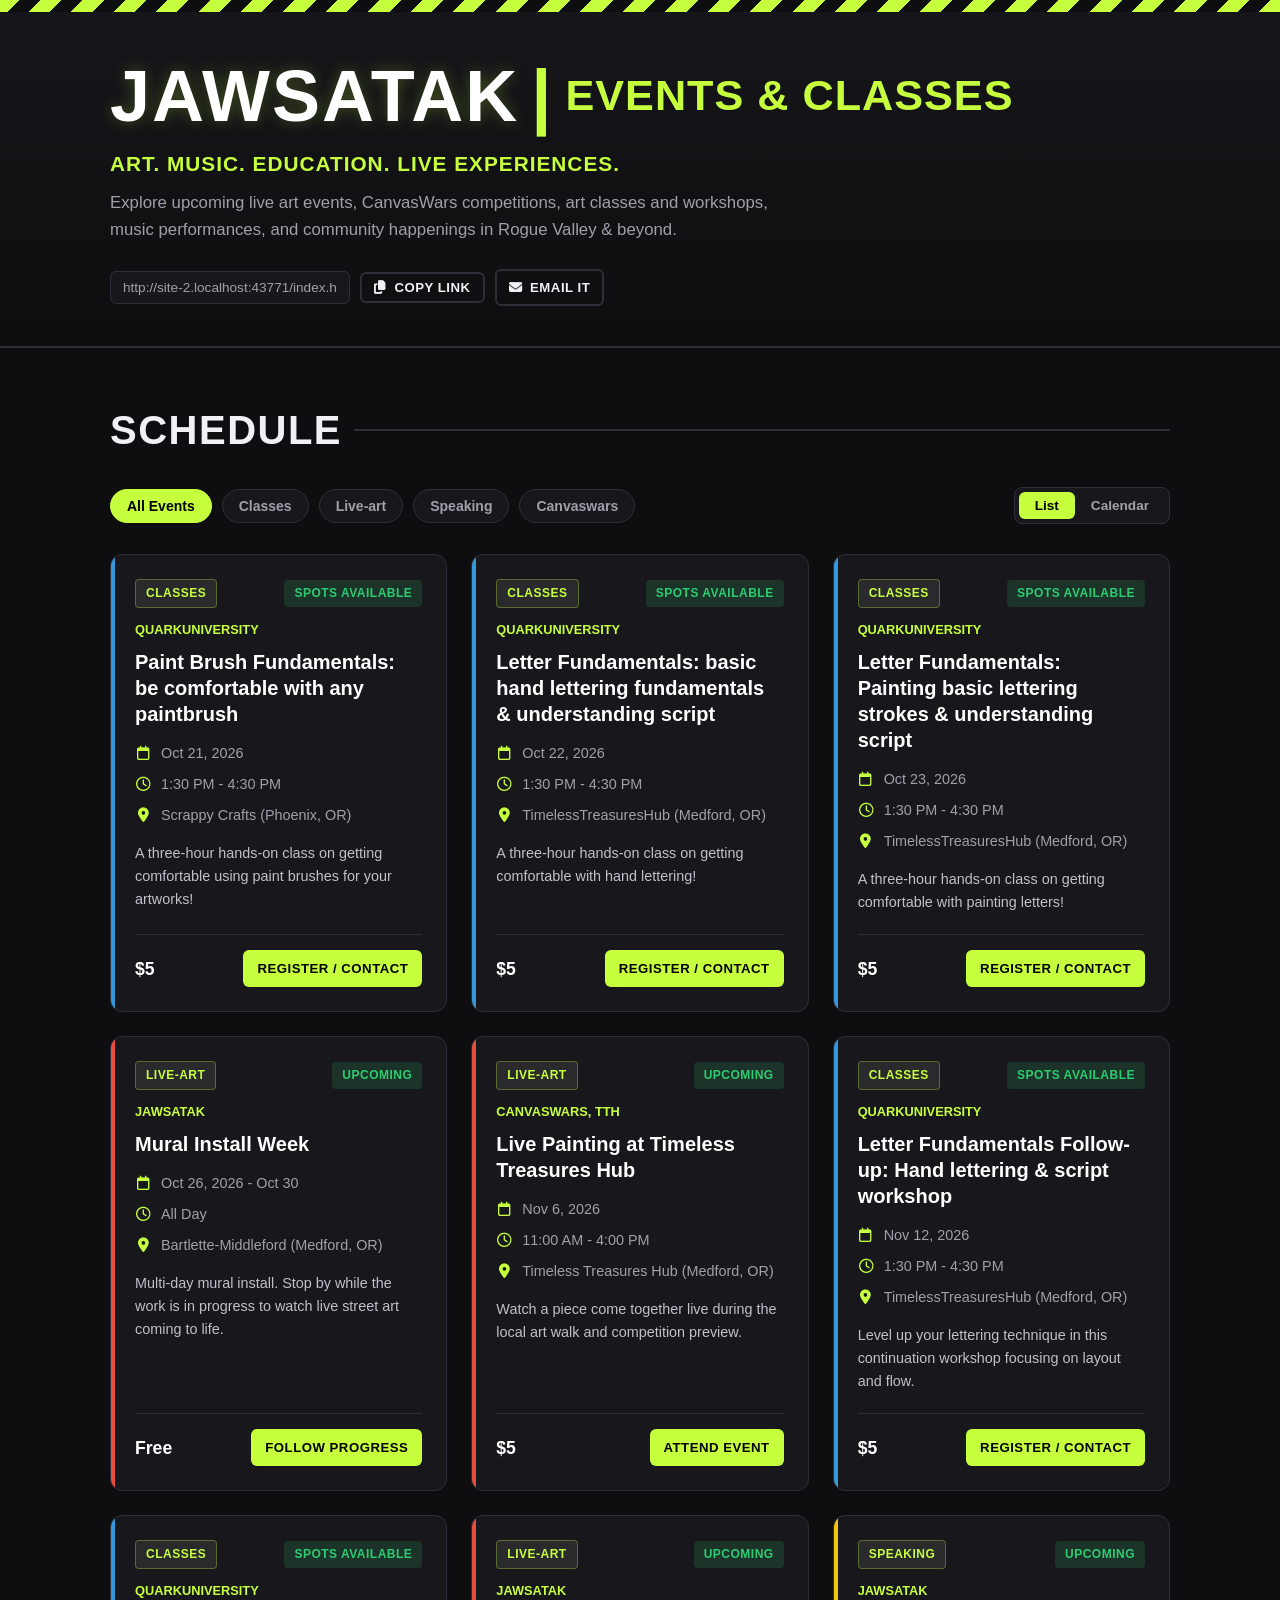
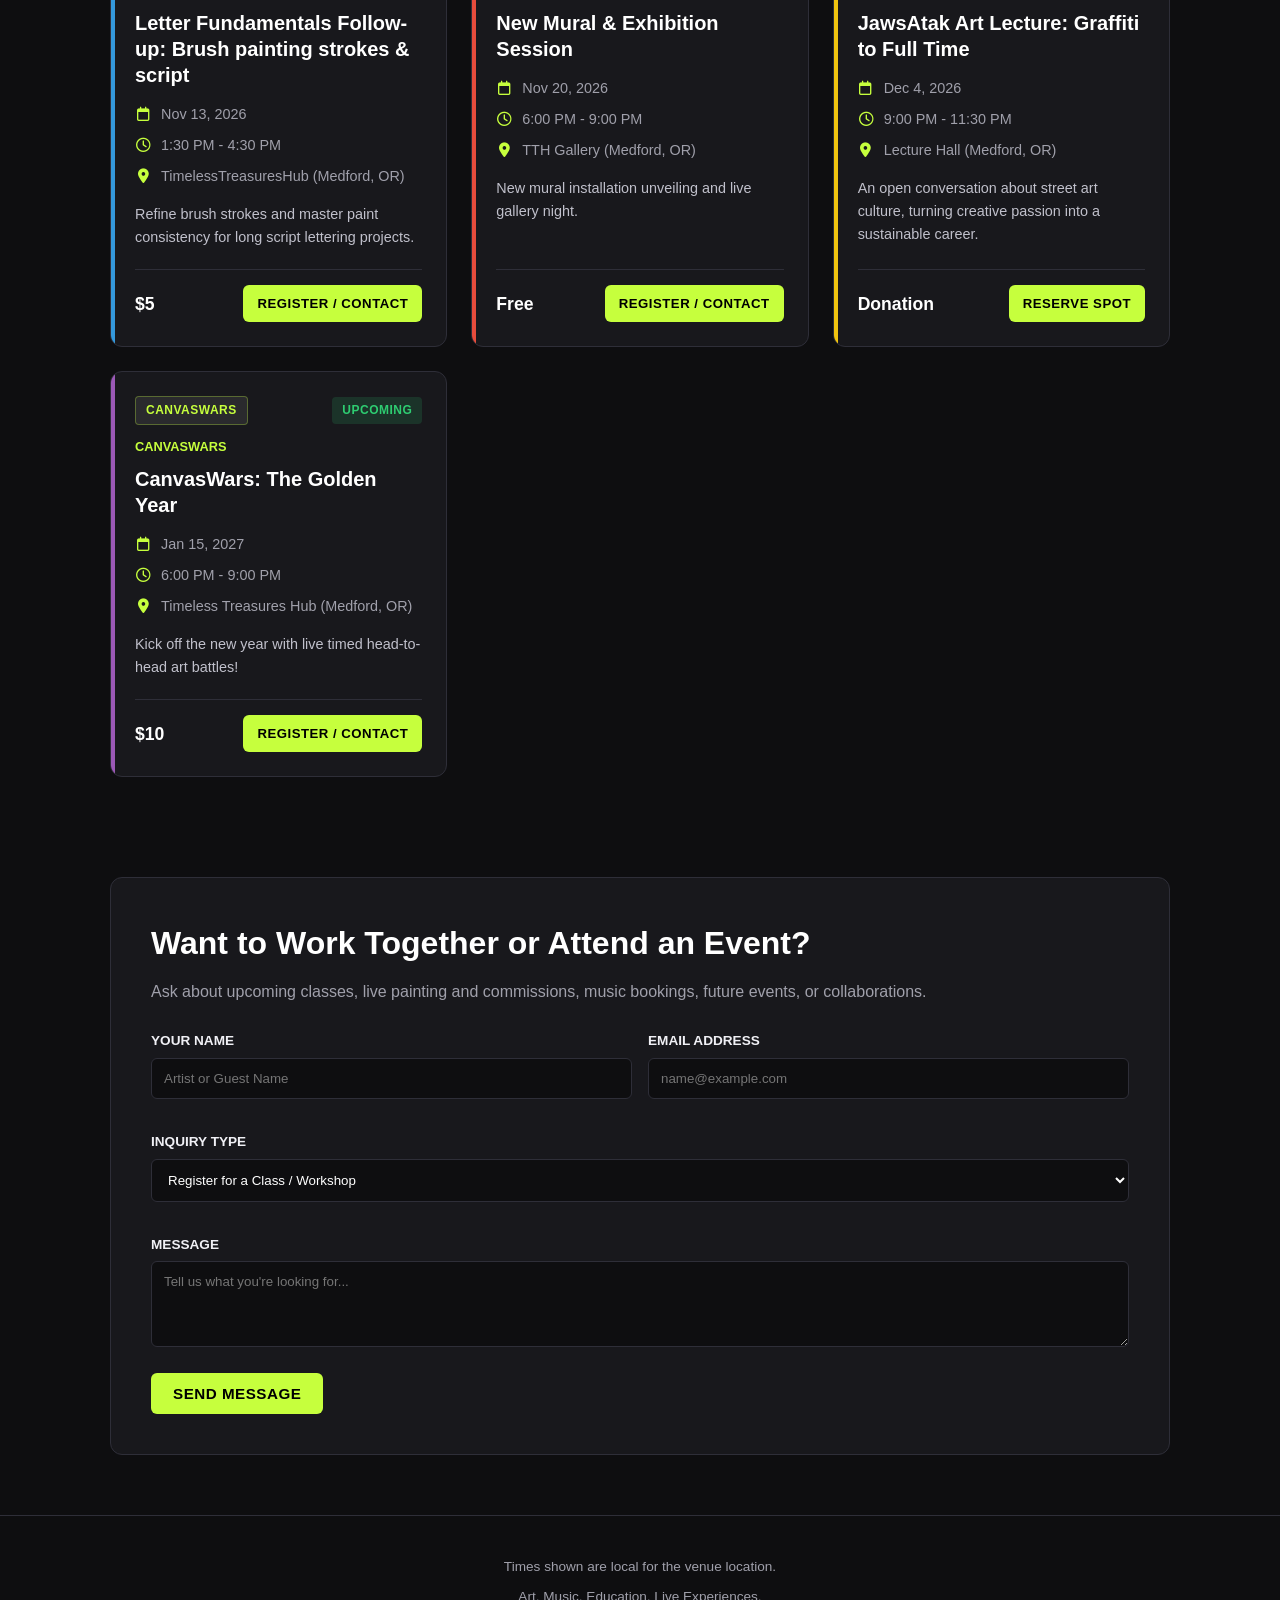
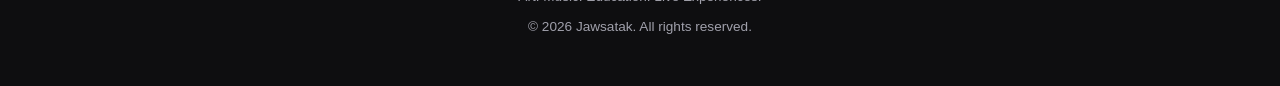
==== commit 1b1f4a92: "Update meta description for SEO optimization" ====
--- a/index.html
+++ b/index.html
@@ -4,7 +4,7 @@
   <meta charset="utf-8">
   <meta name="viewport" content="width=device-width, initial-scale=1.0">
   <title>Jawsatak | Events &amp; Classes</title>
-  <meta name="description" content="Upcoming live art events, CanvasWars competitions, art classes and workshops, and JawsAtak music shows. Art. Music. Education. Live Experiences.">
+  <meta name="description" content="Upcoming live art events, CanvasWars competitions, art classes and workshops, and JawsAtak music shows. Education. Live Experiences; Art, Music.">
   <meta name="robots" content="index, follow">
   <meta name="theme-color" content="#0e0e10">
 
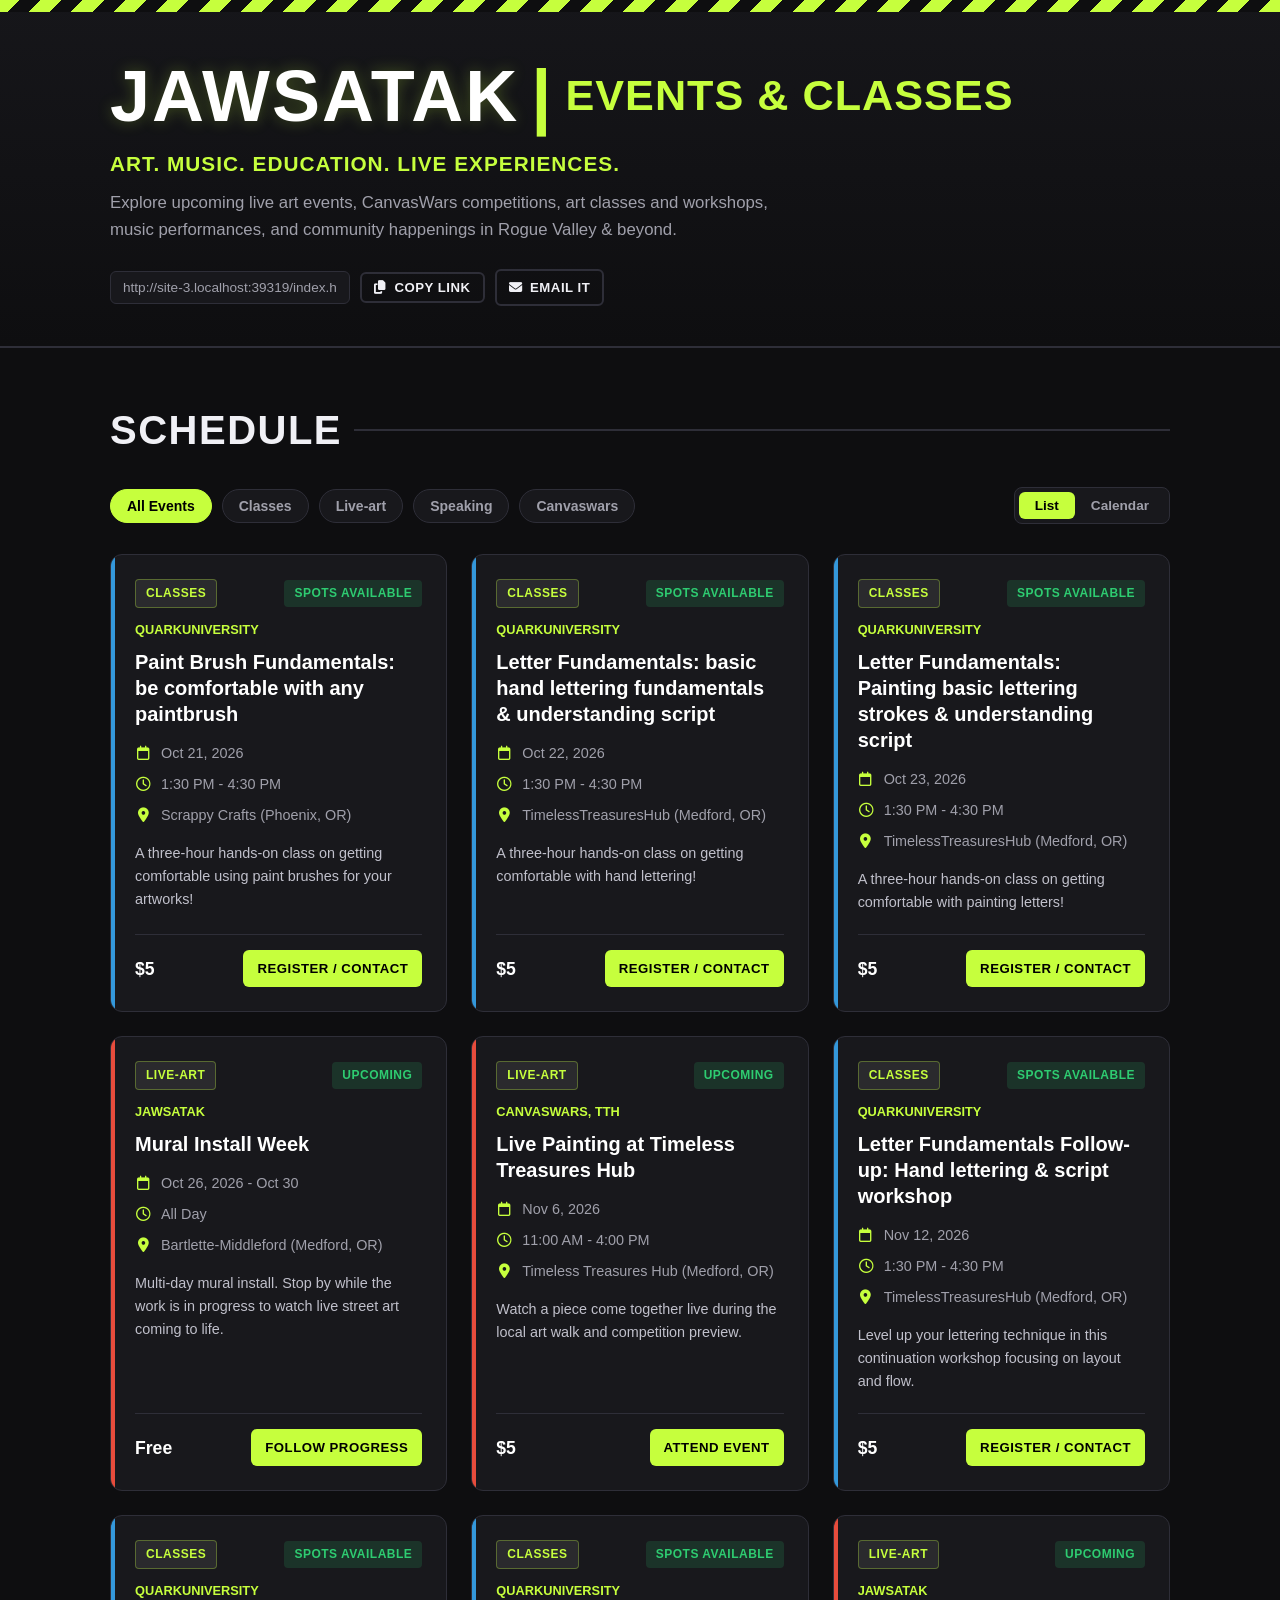
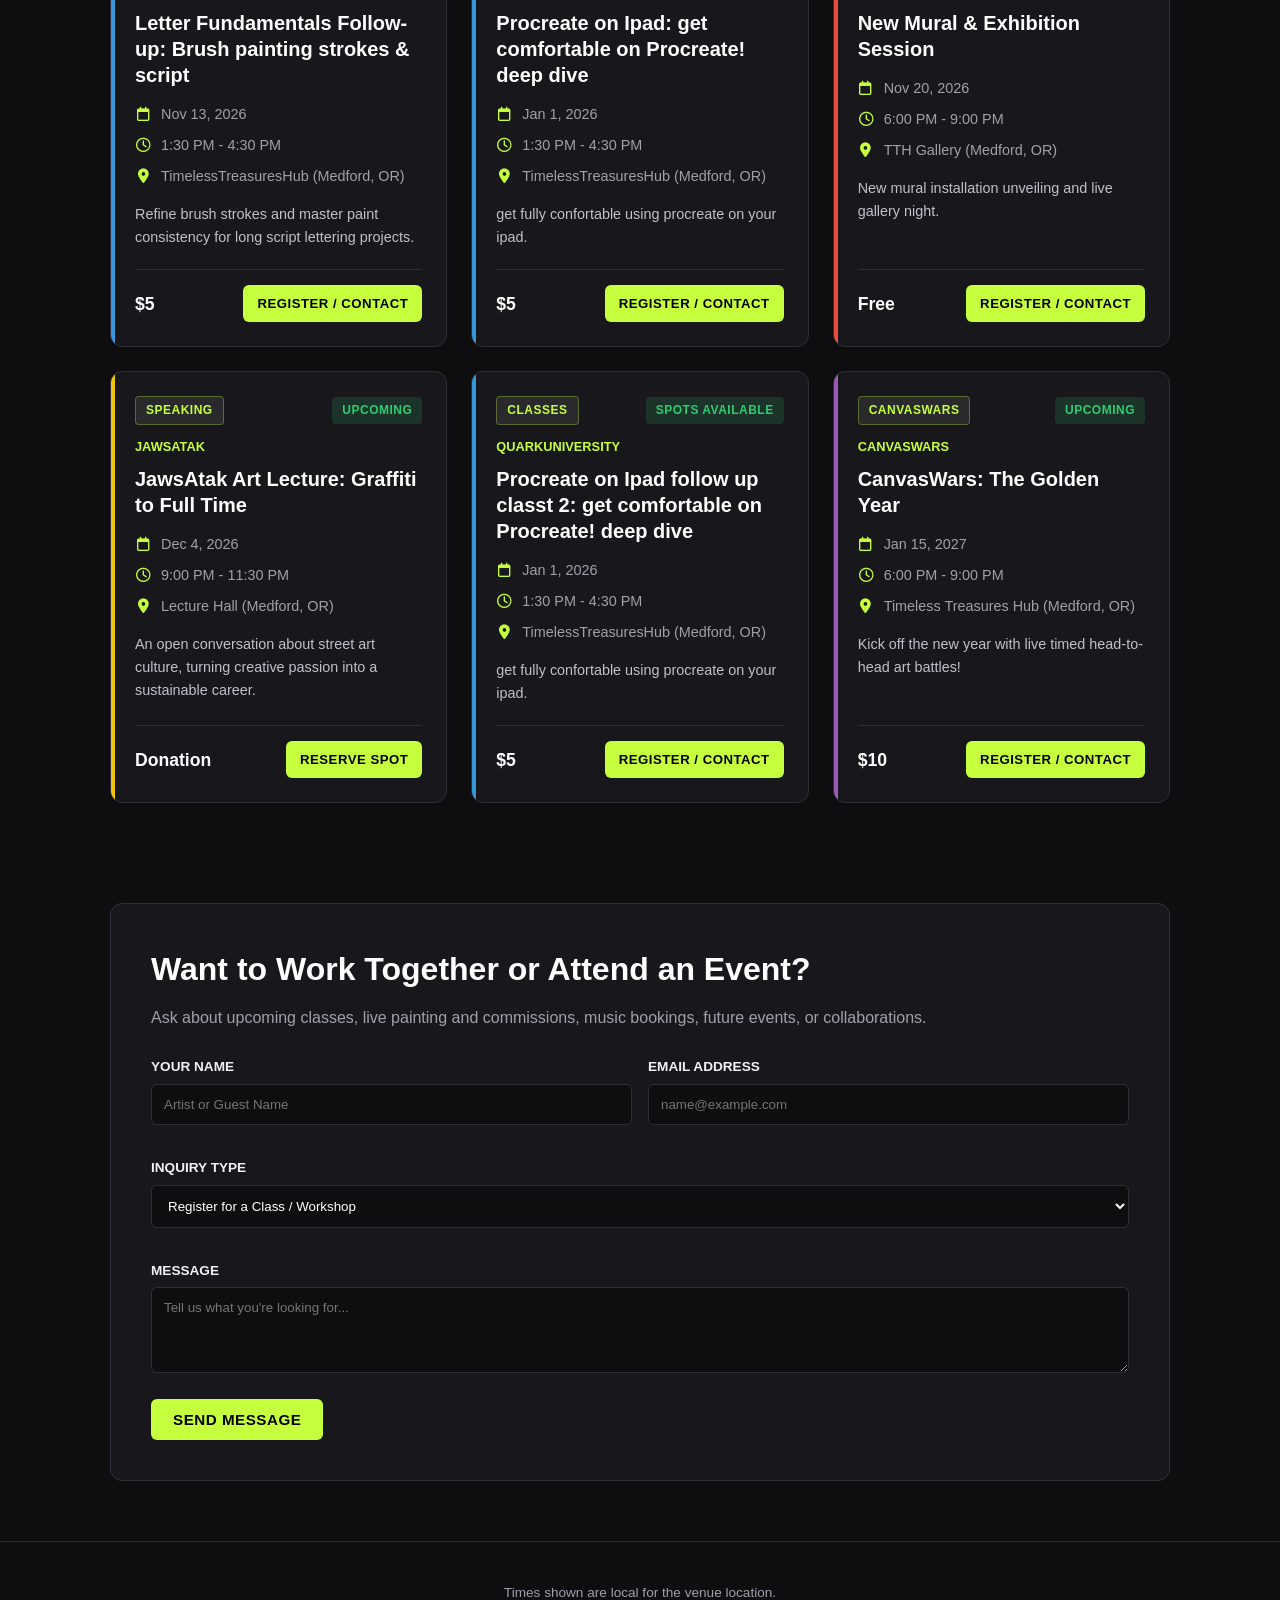
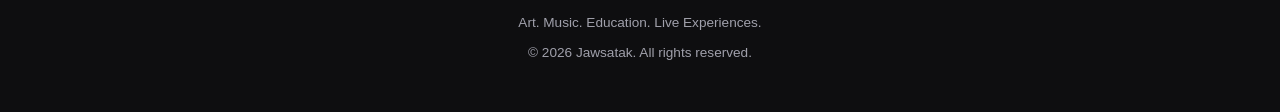
==== commit d4004ab0: "Add new Procreate classes to index.html" ====
--- a/index.html
+++ b/index.html
@@ -808,6 +808,24 @@
         "sample": true
       },
       {
+        "id": "digital-fundamentals",
+        "title": "Procreate on Ipad: get comfortable on Procreate! deep dive",
+        "category": "classes",
+        "brand": "QuarkUniversity",
+        "date": "2026",
+        "startTime": "1:30 PM",
+        "endTime": "4:30 PM",
+        "venue": "TimelessTreasuresHub",
+        "address": "4041 CraterLake Ave",
+        "city": "Medford, OR",
+        "description": "get fully confortable using procreate on your ipad.",
+        "price": "$5",
+        "status": "spots available",
+        "buttonUrl": "#contact",
+        "showOnWebsite": true,
+        "sample": true
+      },
+      {
         "id": "mural at tth",
         "title": "New Mural & Exhibition Session",
         "category": "live-art",
@@ -844,6 +862,24 @@
         "showOnWebsite": true,
         "sample": true
       },
+          {
+        "id": "digital-fundamentals-P2",
+        "title": "Procreate on Ipad follow up classt 2: get comfortable on Procreate! deep dive",
+        "category": "classes",
+        "brand": "QuarkUniversity",
+        "date": "2026",
+        "startTime": "1:30 PM",
+        "endTime": "4:30 PM",
+        "venue": "TimelessTreasuresHub",
+        "address": "4041 CraterLake Ave",
+        "city": "Medford, OR",
+        "description": "get fully confortable using procreate on your ipad.",
+        "price": "$5",
+        "status": "spots available",
+        "buttonUrl": "#contact",
+        "showOnWebsite": true,
+        "sample": true
+      },
       {
         "id": "CW January",
         "title": "CanvasWars: The Golden Year",
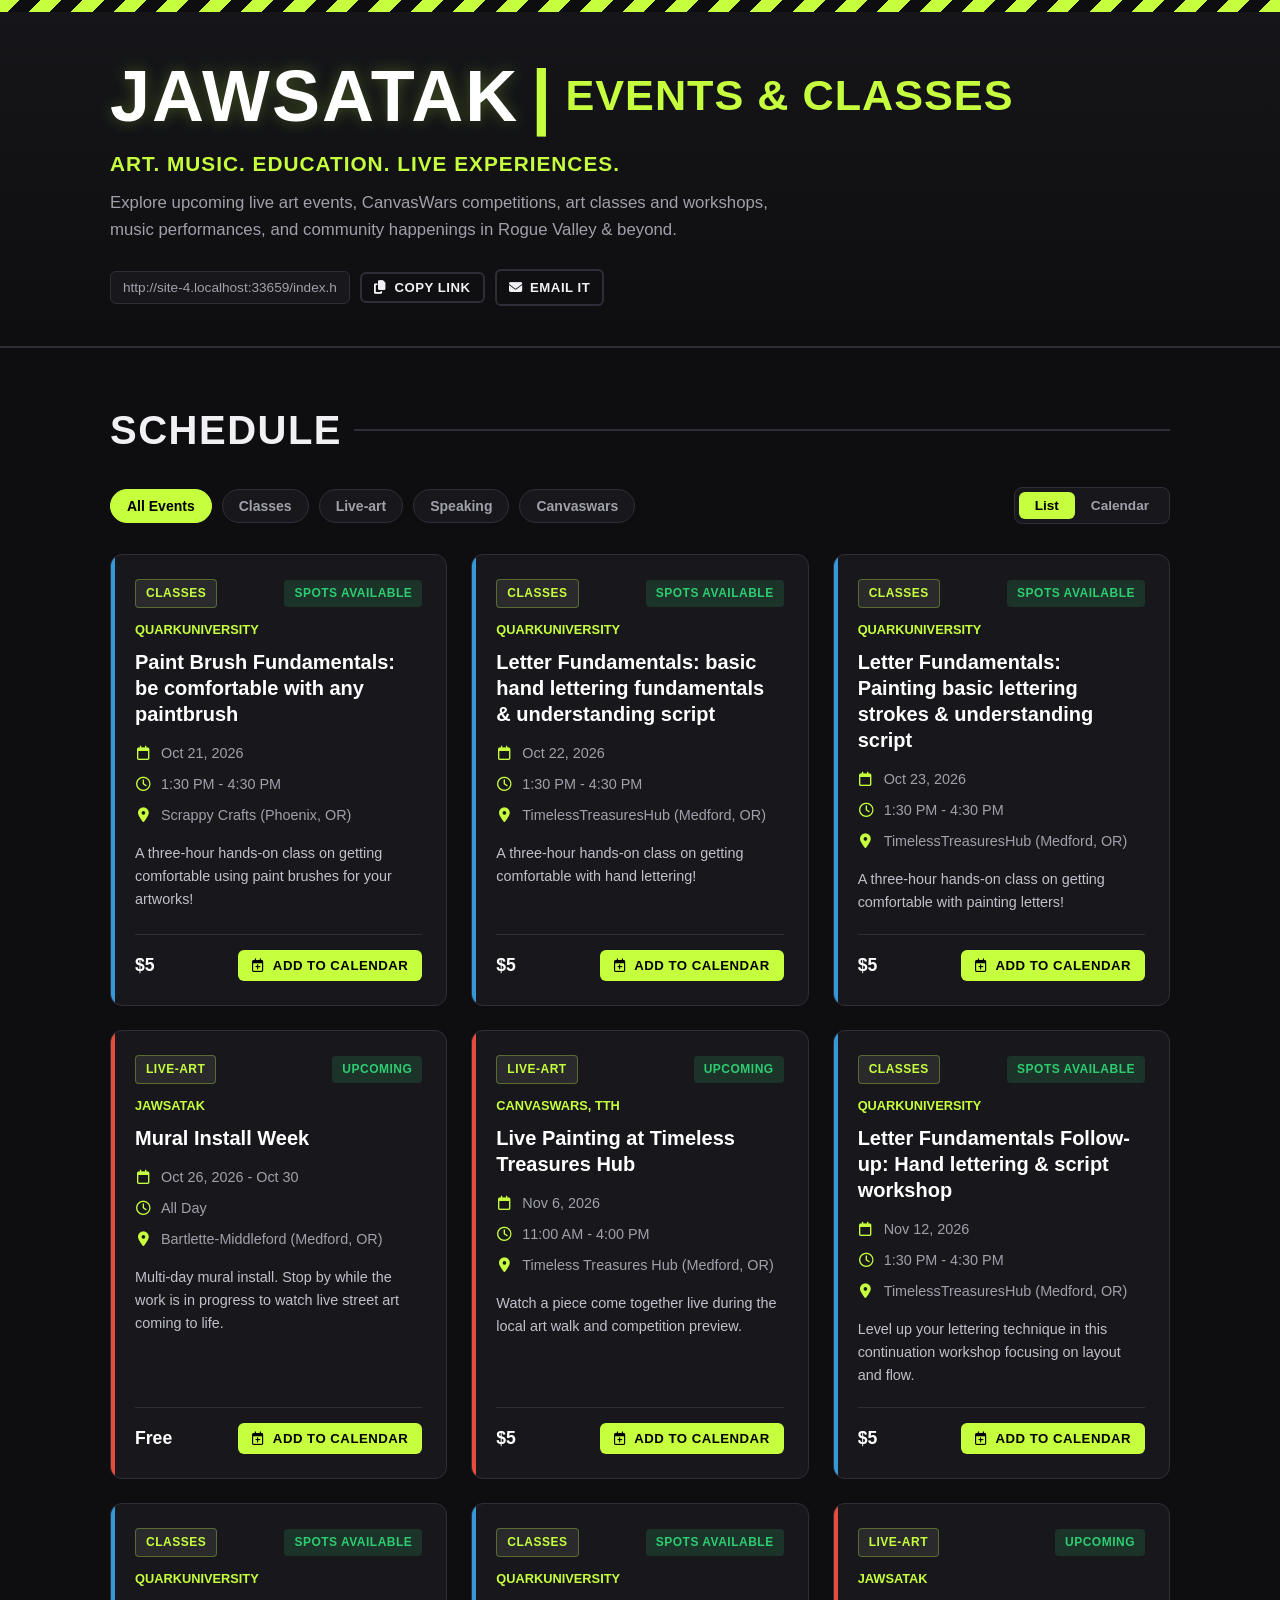
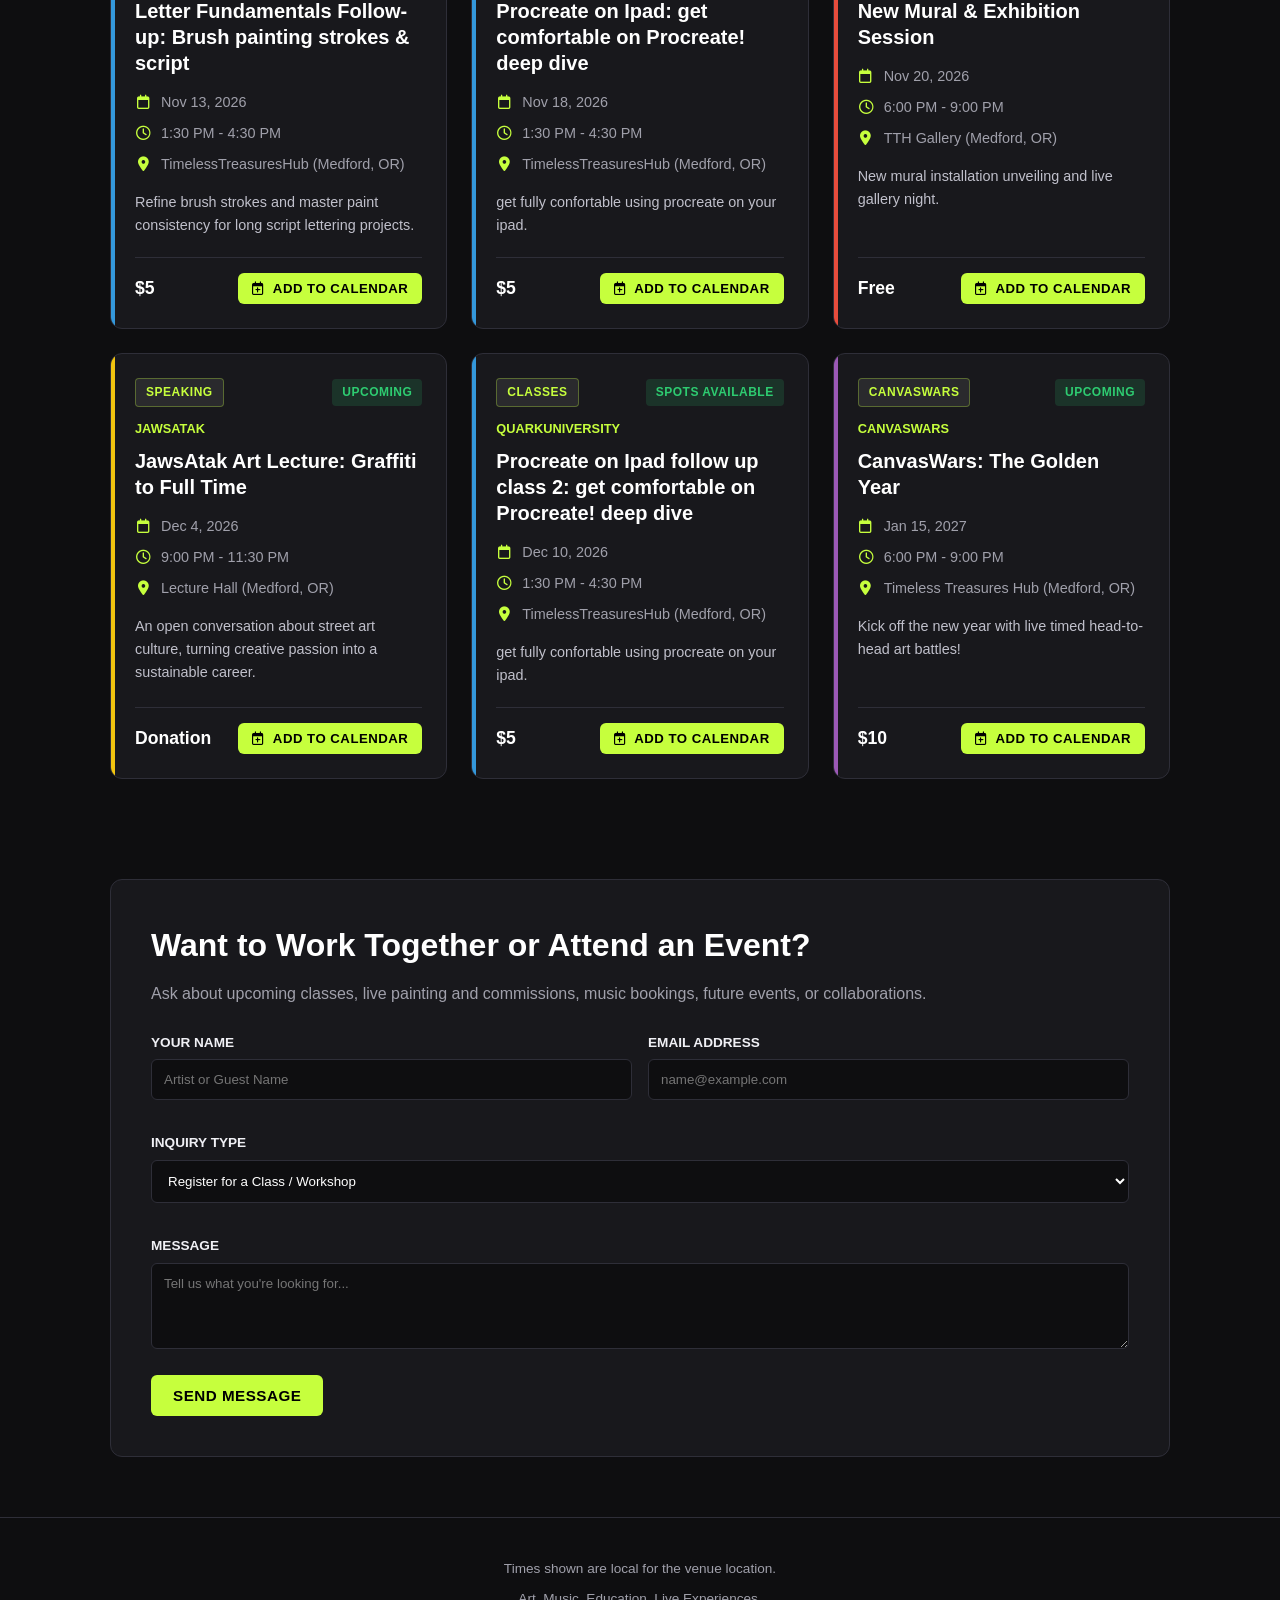
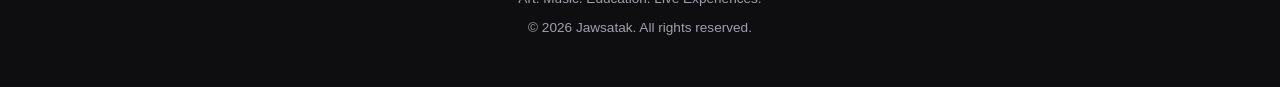
==== commit a474f583: "Rename jawsatak_events_classes (1).html to index.html" ====
--- a/index.html
+++ b/index.html
@@ -4,7 +4,7 @@
   <meta charset="utf-8">
   <meta name="viewport" content="width=device-width, initial-scale=1.0">
   <title>Jawsatak | Events &amp; Classes</title>
-  <meta name="description" content="Upcoming live art events, CanvasWars competitions, art classes and workshops, and JawsAtak music shows. Education. Live Experiences; Art, Music.">
+  <meta name="description" content="Upcoming live art events, CanvasWars competitions, art classes and workshops, and JawsAtak music shows. Art. Music. Education. Live Experiences.">
   <meta name="robots" content="index, follow">
   <meta name="theme-color" content="#0e0e10">
 
@@ -691,7 +691,6 @@
         "description": "A three-hour hands-on class on getting comfortable using paint brushes for your artworks!",
         "price": "$5",
         "status": "spots available",
-        "buttonUrl": "#contact",
         "featured": false,
         "showOnWebsite": true,
         "sample": true
@@ -710,7 +709,6 @@
         "description": "A three-hour hands-on class on getting comfortable with hand lettering!",
         "price": "$5",
         "status": "spots available",
-        "buttonUrl": "#contact",
         "featured": false,
         "showOnWebsite": true,
         "sample": true
@@ -729,7 +727,6 @@
         "description": "A three-hour hands-on class on getting comfortable with painting letters!",
         "price": "$5",
         "status": "spots available",
-        "buttonUrl": "#contact",
         "featured": false,
         "showOnWebsite": true,
         "sample": true
@@ -747,8 +744,6 @@
         "description": "Multi-day mural install. Stop by while the work is in progress to watch live street art coming to life.",
         "price": "Free",
         "status": "upcoming",
-        "buttonText": "Follow Progress",
-        "buttonUrl": "#contact",
         "showOnWebsite": true,
         "sample": true
       },
@@ -766,8 +761,6 @@
         "description": "Watch a piece come together live during the local art walk and competition preview.",
         "price": "$5",
         "status": "upcoming",
-        "buttonText": "Attend Event",
-        "buttonUrl": "#contact",
         "showOnWebsite": true,
         "sample": true
       },
@@ -785,7 +778,6 @@
         "description": "Level up your lettering technique in this continuation workshop focusing on layout and flow.",
         "price": "$5",
         "status": "spots available",
-        "buttonUrl": "#contact",
         "showOnWebsite": true,
         "sample": true
       },
@@ -803,7 +795,6 @@
         "description": "Refine brush strokes and master paint consistency for long script lettering projects.",
         "price": "$5",
         "status": "spots available",
-        "buttonUrl": "#contact",
         "showOnWebsite": true,
         "sample": true
       },
@@ -812,7 +803,7 @@
         "title": "Procreate on Ipad: get comfortable on Procreate! deep dive",
         "category": "classes",
         "brand": "QuarkUniversity",
-        "date": "2026",
+        "date": "2026-11-18",
         "startTime": "1:30 PM",
         "endTime": "4:30 PM",
         "venue": "TimelessTreasuresHub",
@@ -821,7 +812,6 @@
         "description": "get fully confortable using procreate on your ipad.",
         "price": "$5",
         "status": "spots available",
-        "buttonUrl": "#contact",
         "showOnWebsite": true,
         "sample": true
       },
@@ -839,7 +829,6 @@
         "description": "New mural installation unveiling and live gallery night.",
         "price": "Free",
         "status": "upcoming",
-        "buttonUrl": "#contact",
         "showOnWebsite": true,
         "sample": true
       },
@@ -857,17 +846,15 @@
         "description": "An open conversation about street art culture, turning creative passion into a sustainable career.",
         "price": "Donation",
         "status": "upcoming",
-        "buttonText": "Reserve Spot",
-        "buttonUrl": "#contact",
         "showOnWebsite": true,
         "sample": true
       },
-          {
+      {
         "id": "digital-fundamentals-P2",
-        "title": "Procreate on Ipad follow up classt 2: get comfortable on Procreate! deep dive",
+        "title": "Procreate on Ipad follow up class 2: get comfortable on Procreate! deep dive",
         "category": "classes",
         "brand": "QuarkUniversity",
-        "date": "2026",
+        "date": "2026-12-10",
         "startTime": "1:30 PM",
         "endTime": "4:30 PM",
         "venue": "TimelessTreasuresHub",
@@ -876,7 +863,6 @@
         "description": "get fully confortable using procreate on your ipad.",
         "price": "$5",
         "status": "spots available",
-        "buttonUrl": "#contact",
         "showOnWebsite": true,
         "sample": true
       },
@@ -893,7 +879,6 @@
         "description": "Kick off the new year with live timed head-to-head art battles!",
         "price": "$10",
         "status": "upcoming",
-        "buttonUrl": "#contact",
         "showOnWebsite": true,
         "sample": true
       },
@@ -1012,8 +997,13 @@
         const timeStr = item.startTime ? `${item.startTime} ${item.endTime ? '- ' + item.endTime : ''}` : 'Time TBA';
         const brandStr = item.brand ? `<div class="card-brand">${escapeHtml(item.brand)}</div>` : '';
         const priceStr = item.price || 'Free';
-        const btnText = item.buttonText || 'Register / Contact';
-        const btnUrl = item.buttonUrl || '#contact';
+        const btnText = item.buttonText || 'Add to Calendar';
+
+        const buttonHtml = item.buttonUrl 
+          ? `<a href="${item.buttonUrl}" class="btn btn--primary btn--sm">${escapeHtml(btnText)}</a>`
+          : `<button type="button" onclick="downloadIcs('${item.id}')" class="btn btn--primary btn--sm">
+              <i class="fa-regular fa-calendar-plus"></i> ${escapeHtml(btnText)}
+             </button>`;
 
         return `
           <article class="event-card" data-category="${escapeHtml(item.category || '')}">
@@ -1028,7 +1018,7 @@
               <ul class="info-list">
                 <li><i class="fa-regular fa-calendar"></i> <span>${formattedDate}</span></li>
                 <li><i class="fa-regular fa-clock"></i> <span>${timeStr}</span></li>
-                <li><i class="fa-solid fa-location-dot"></i> <span>${escapeHtml(item.venue)} (${escapeHtml(item.city)})</span></li>
+                <li><i class="fa-solid fa-location-dot"></i> <span>${escapeHtml(item.venue)}${item.city ? ' (' + escapeHtml(item.city) + ')' : ''}</span></li>
               </ul>
 
               <p class="card-desc">${escapeHtml(item.description)}</p>
@@ -1036,11 +1026,70 @@
 
             <div class="card-footer">
               <span class="card-price">${escapeHtml(priceStr)}</span>
-              <a href="${btnUrl}" class="btn btn--primary btn--sm">${escapeHtml(btnText)}</a>
+              ${buttonHtml}
             </div>
           </article>
         `;
       }).join('');
+    }
+
+    // Dynamic .ICS File Generator
+    function downloadIcs(eventId) {
+      const ev = events.find(e => e.id === eventId);
+      if (!ev) return;
+
+      const formatIcsDateTime = (dateStr, timeStr, defaultHour) => {
+        if (!dateStr || dateStr.length < 10) return '';
+        const cleanDate = dateStr.replace(/-/g, '');
+        
+        let hours = defaultHour;
+        let minutes = 0;
+
+        if (timeStr && timeStr.toLowerCase() !== 'all day') {
+          const match = timeStr.match(/(\d+):(\d+)\s*(AM|PM)?/i);
+          if (match) {
+            hours = parseInt(match[1], 10);
+            minutes = parseInt(match[2], 10);
+            const period = match[3] ? match[3].toUpperCase() : null;
+            if (period === 'PM' && hours < 12) hours += 12;
+            if (period === 'AM' && hours === 12) hours = 0;
+          }
+        }
+
+        const hh = String(hours).padStart(2, '0');
+        const mm = String(minutes).padStart(2, '0');
+        return `${cleanDate}T${hh}${mm}00`;
+      };
+
+      const startDate = formatIcsDateTime(ev.date, ev.startTime, 13);
+      const endDate = formatIcsDateTime(ev.endDate || ev.date, ev.endTime, 16);
+      const location = `${ev.venue || ''}${ev.address ? ', ' + ev.address : ''}${ev.city ? ', ' + ev.city : ''}`;
+      const description = `${ev.description || ''}\n\nPrice: ${ev.price || 'Free'}`;
+
+      const icsData = [
+        'BEGIN:VCALENDAR',
+        'VERSION:2.0',
+        'PRODID:-//Jawsatak Events//NONSGML v1.0//EN',
+        'CALSCALE:GREGORIAN',
+        'BEGIN:VEVENT',
+        `UID:${ev.id}-${Date.now()}@jawsatak.com`,
+        `DTSTAMP:${new Date().toISOString().replace(/[-:]/g, '').split('.')[0]}Z`,
+        `DTSTART:${startDate}`,
+        `DTEND:${endDate}`,
+        `SUMMARY:${ev.title}`,
+        `DESCRIPTION:${description.replace(/\n/g, '\\n')}`,
+        `LOCATION:${location}`,
+        'END:VEVENT',
+        'END:VCALENDAR'
+      ].join('\r\n');
+
+      const blob = new Blob([icsData], { type: 'text/calendar;charset=utf-8' });
+      const link = document.createElement('a');
+      link.href = window.URL.createObjectURL(blob);
+      link.setAttribute('download', `${ev.id}.ics`);
+      document.body.appendChild(link);
+      link.click();
+      document.body.removeChild(link);
     }
 
     function renderCalendar() {
@@ -1066,7 +1115,7 @@
         const dayEvents = events.filter(e => e.date === currentDateStr);
 
         let itemsHtml = dayEvents.map(ev => 
-          `<a href="#contact" class="cal-item" title="${escapeHtml(ev.title)}">${escapeHtml(ev.title)}</a>`
+          `<a onclick="downloadIcs('${ev.id}')" class="cal-item" title="Click to add to calendar: ${escapeHtml(ev.title)}">${escapeHtml(ev.title)}</a>`
         ).join('');
 
         html += `
